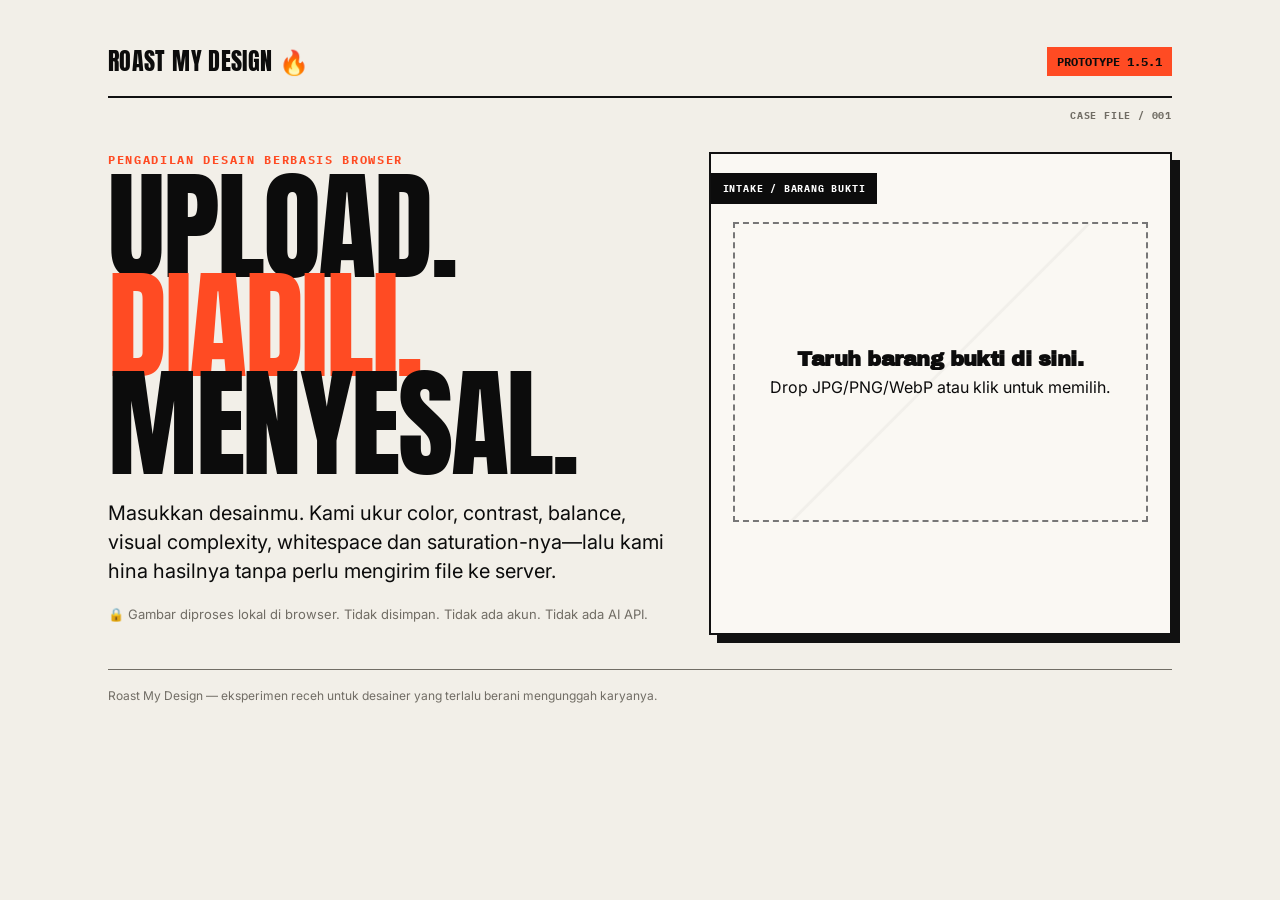
==== index.html @ fa57a051 "Add files via upload" ====
<!doctype html>
<html lang="id">
<head>
<meta charset="utf-8" />
<meta name="viewport" content="width=device-width,initial-scale=1" />
<title>Roast My Design — Prototype v1.5.1</title>
<link rel="preconnect" href="https://fonts.googleapis.com">
<link rel="preconnect" href="https://fonts.gstatic.com" crossorigin>
<link href="https://fonts.googleapis.com/css2?family=Anton&family=Archivo+Black&family=IBM+Plex+Mono:wght@500;600;700&family=Inter:wght@400;600;700;800;900&display=swap" rel="stylesheet">
<style>
:root{--bg:#f2efe8;--ink:#0c0c0c;--muted:#716d65;--line:#111;--hot:#ff4b23;--panel:#faf8f3;--display:'Anton','Arial Narrow',sans-serif;--headline:'Archivo Black','Arial Black',sans-serif;--mono:'IBM Plex Mono','SFMono-Regular',Consolas,monospace;--sans:'Inter',ui-sans-serif,system-ui,sans-serif}
*{box-sizing:border-box} body{margin:0;background:var(--bg);color:var(--ink);font-family:var(--sans)}
button,input,select{font:inherit} .wrap{max-width:1120px;margin:auto;padding:28px}.top{display:flex;justify-content:space-between;align-items:center;border-bottom:2px solid var(--line);padding-bottom:14px}.brand{font-family:var(--display);font-size:24px;letter-spacing:.015em;text-transform:uppercase}.badge{font:700 12px var(--mono);border:1px solid;padding:5px 8px}
.hero{display:grid;grid-template-columns:1.1fr .9fr;gap:34px;padding:54px 0 34px}.kicker{font:700 12px var(--mono);text-transform:uppercase;letter-spacing:.14em;color:var(--hot)}h1{font-family:var(--display);font-weight:400;font-size:clamp(58px,9.4vw,122px);line-height:.82;letter-spacing:-.02em;margin:10px 0 26px;max-width:850px;text-transform:uppercase}h1 span{color:var(--hot)}.lead{font-size:20px;line-height:1.45;max-width:590px}.privacy{color:var(--muted);font-size:13px;margin-top:14px}
.card{background:var(--panel);border:2px solid var(--line);box-shadow:8px 8px 0 var(--line);padding:22px}.textInput{width:100%;border:1.5px solid var(--line);background:#fff;padding:12px 13px;font:600 14px var(--mono);outline:none}.textInput:focus{box-shadow:0 0 0 3px var(--hot)}.fieldHint{font:600 10px/1.4 var(--mono);color:var(--muted);margin-top:6px}.categoryGrid{display:grid;grid-template-columns:1fr 1fr;gap:8px}.categoryGrid .chip{text-align:left;min-height:48px}.categoryInfo{margin-top:10px;padding:12px;border:1.5px solid var(--line);background:#ebe7de}.categoryInfo b{display:block;font:700 12px var(--mono);margin-bottom:5px}.categoryInfo span{font:600 11px/1.45 var(--mono);color:var(--muted)}.drop{min-height:300px;border:2px dashed #777;display:flex;align-items:center;justify-content:center;text-align:center;padding:24px;cursor:pointer;position:relative;overflow:hidden}.drop.drag{background:#fff}.drop img{max-width:100%;max-height:360px;display:none}.drop.has-image{border-style:solid;background:#fff}.drop:focus{outline:3px solid var(--hot);outline-offset:3px}.drop .hint strong{display:block;font-family:var(--headline);font-size:21px;letter-spacing:-.025em;margin-bottom:7px}.controls{display:none;margin-top:18px}.label{font-family:var(--headline);font-size:14px;letter-spacing:-.01em;margin:18px 0 8px}.chips{display:flex;gap:8px;flex-wrap:wrap}.confidenceReaction{display:none;margin-top:10px;border-left:4px solid var(--hot);padding:9px 11px;background:#ebe7de;font:700 12px/1.45 var(--mono);color:var(--ink)}.confidenceReaction.show{display:block}.chip{background:transparent;border:1.5px solid var(--line);padding:10px 13px;cursor:pointer}.chip.active{background:var(--ink);color:white}.cta{width:100%;margin-top:22px;background:var(--hot);border:2px solid var(--line);padding:15px 18px;font-family:var(--headline);font-weight:400;letter-spacing:-.02em;cursor:pointer;box-shadow:4px 4px 0 var(--line)}.cta:active{transform:translate(2px,2px);box-shadow:2px 2px 0 var(--line)}
#loading,#results{display:none}.loadingBox{border-top:2px solid;padding:42px 0}.loadingTitle{font-family:var(--headline);font-size:42px;letter-spacing:-.035em}.steps{font:700 14px var(--mono);line-height:2;color:var(--muted)}.steps .on{color:var(--ink)}
.results{border-top:2px solid;padding-top:36px}.resultGrid{display:grid;grid-template-columns:.9fr 1.1fr;gap:30px}.evidence img{width:100%;display:block;border:2px solid}.scorebox{border:2px solid;padding:25px;background:var(--panel)}.scorelabel{font:700 12px var(--mono);letter-spacing:.15em}.score{display:flex;align-items:flex-end;gap:10px;font-family:var(--display);font-size:116px;line-height:.82;font-weight:400;letter-spacing:-.02em;margin:16px 0 20px}.score small{font-family:var(--headline);font-size:22px;line-height:1;letter-spacing:-.025em;font-weight:400;margin-bottom:8px;white-space:nowrap}.severity{display:inline-block;background:var(--hot);padding:7px 10px;border:1.5px solid;font-family:var(--headline);font-weight:400;letter-spacing:-.02em}.primaryCharge{margin-top:12px;padding-top:11px;border-top:1px solid #aaa;font:700 11px var(--mono);letter-spacing:.04em;color:var(--muted)}.primaryCharge strong{color:var(--ink)}.designProfile{margin-top:10px;padding:10px 12px;border:1.5px solid var(--line);background:#ebe7de}.designProfile b{display:block;font:700 10px var(--mono);color:var(--muted);letter-spacing:.08em;margin-bottom:3px}.designProfile strong{display:block;font-family:var(--headline);font-size:19px;letter-spacing:-.025em}.designProfile span{display:block;font:600 10px/1.35 var(--mono);color:var(--muted);margin-top:3px}.caseAssessment{margin-top:10px;border-top:1px solid #aaa;padding-top:10px;display:grid;gap:6px}.caseAssessment div{display:grid;grid-template-columns:118px 1fr;gap:8px;font:700 10px/1.35 var(--mono)}.caseAssessment b{color:var(--muted);letter-spacing:.05em}.caseAssessment span{color:var(--ink)}.dnaTags{display:flex!important;flex-wrap:wrap;gap:5px!important}.dnaTags i{font-style:normal;border:1px solid #aaa;padding:3px 5px;background:var(--panel)}.scoreHelp{margin:14px 0 0;font:700 12px var(--mono);line-height:1.5;color:var(--muted)}.scoreHelp strong{color:var(--ink)}.verdict{font-family:var(--sans);font-size:25px;font-weight:600;letter-spacing:-.025em;line-height:1.18;margin:22px 0 0;max-width:42ch}
.forensics{margin-top:14px;border:1.5px solid var(--line);background:#ebe7de;padding:14px 16px}.forensics summary{cursor:pointer;list-style:none}.forensics summary::-webkit-details-marker{display:none}.forensics[open] .forensicGrid{margin-top:10px}.forensicsHead{display:flex;justify-content:space-between;gap:14px;align-items:baseline;margin-bottom:10px}.forensicsHead strong{font:700 12px var(--mono);letter-spacing:.08em}.forensicsHead span{font:600 10px var(--mono);color:var(--muted)}.forensicGrid{display:grid;grid-template-columns:repeat(5,1fr);gap:6px}.forensicCell{border:1px solid #aaa;background:var(--panel);padding:9px}.forensicCell b{display:block;font:700 10px var(--mono);color:var(--muted);margin-bottom:4px}.forensicCell span{font:700 15px var(--mono)}.forensicCell small{display:block;font:600 9px var(--mono);color:var(--muted);margin-top:3px;line-height:1.25}.ratingGuide{margin-top:26px;border:2px solid var(--line);background:var(--panel);padding:18px}.ratingGuide h3{margin:0 0 8px;font-size:14px;letter-spacing:.08em}.ratingGuide p{margin:0 0 13px;color:var(--muted);font-size:13px;line-height:1.45}.ratingScale{display:grid;grid-template-columns:repeat(5,1fr);gap:6px}.ratingScale span{border:1px solid var(--line);padding:8px;font:700 11px var(--mono);line-height:1.25}.metrics{margin-top:26px;border-top:2px solid}.metric{display:grid;grid-template-columns:170px 1fr;gap:18px;padding:22px 0;border-bottom:1px solid #aaa}.metric h3{margin:0;font-family:var(--headline);font-size:18px;letter-spacing:-.02em}.bar{height:12px;border:1.5px solid;margin:5px 0 10px}.fill{height:100%;background:var(--ink)}.roast{font-size:18px;line-height:1.4;margin:0}.num{font:700 12px var(--mono);color:var(--muted)}.actions{display:flex;gap:10px;flex-wrap:wrap;margin:28px 0 60px}.secondary{border:2px solid;background:transparent;padding:13px 17px;font-family:var(--headline);font-weight:400;cursor:pointer}.appeal{border:0;background:transparent;text-decoration:underline;cursor:pointer;color:var(--muted)}
footer{border-top:1px solid;padding:18px 0;color:var(--muted);font-size:12px}.modal{position:fixed;inset:0;background:#111c;display:none;align-items:center;justify-content:center;padding:20px}.modalIn{background:var(--bg);border:2px solid;max-width:520px;padding:28px;box-shadow:8px 8px 0 var(--hot)}.modalIn h2{font-family:var(--headline);font-size:42px;line-height:.95;margin:0 0 16px;letter-spacing:-.04em}
@media(max-width:780px){.hero,.resultGrid{grid-template-columns:1fr}.categoryGrid{grid-template-columns:1fr}.ratingScale{grid-template-columns:1fr 1fr}.forensicGrid{grid-template-columns:1fr 1fr}.hero{padding-top:35px}.metric{grid-template-columns:1fr}.score{font-size:90px}.wrap{padding:18px}}

/* v1.4 — interface visual system: forensic editorial, not generic form UI */
.top{position:relative;padding:15px 0 17px}.top:after{content:"CASE FILE / 001";position:absolute;right:0;bottom:-26px;font:700 10px var(--mono);letter-spacing:.08em;color:var(--muted)}
.badge{background:var(--hot);border:0;padding:7px 10px;color:var(--ink)}
.card{position:relative}.card:before{content:"INTAKE / BARANG BUKTI";display:inline-block;margin:-22px 0 18px -22px;padding:9px 12px;background:var(--ink);color:#fff;font:700 10px var(--mono);letter-spacing:.08em}
.drop{background:linear-gradient(135deg,transparent 0 49.6%,rgba(12,12,12,.035) 49.8% 50.2%,transparent 50.4% 100%);transition:.15s ease}.drop:hover{background-color:#fff}.drop.has-image{background:#fff}.drop.has-image:after{content:"EVIDENCE LOADED";position:absolute;right:12px;bottom:12px;background:var(--hot);padding:5px 7px;font:700 9px var(--mono);letter-spacing:.06em}
.label{display:flex;align-items:center;gap:8px}.label:before{content:"";width:18px;height:3px;background:var(--hot);display:block;flex:none}
.categoryInfo{position:relative;padding-left:18px}.categoryInfo:before{content:"";position:absolute;left:0;top:0;bottom:0;width:5px;background:var(--hot)}
.results>.kicker{display:inline-block;background:var(--hot);color:var(--ink);padding:7px 9px;letter-spacing:.08em;margin-bottom:14px}
.evidence{position:relative;border:2px solid var(--line);background:var(--panel);padding:10px}.evidence:before{content:"BARANG BUKTI";position:absolute;left:18px;top:18px;z-index:2;background:var(--ink);color:#fff;padding:7px 9px;font:700 10px var(--mono);letter-spacing:.06em}.evidence img{border:0;min-height:100%;object-fit:contain;background:#fff}
.scorebox{box-shadow:7px 7px 0 var(--ink);position:relative}.scorebox:after{content:"VISUAL CRIME REPORT";position:absolute;right:16px;top:15px;font:700 9px var(--mono);letter-spacing:.08em;color:var(--muted)}
.scorelabel{padding-top:18px}.severity{margin-top:2px}
.primaryCharge{border-top:2px solid var(--line)}
.designProfile{border-width:2px}.caseAssessment{border-top:2px solid var(--line)}
.ratingGuide{box-shadow:5px 5px 0 var(--ink)}
.metric{position:relative}.metric:before{content:"CHARGE";position:absolute;right:0;top:22px;font:700 9px var(--mono);letter-spacing:.08em;color:var(--muted)}
.actions{border-top:2px solid var(--line);padding-top:22px}.actions .cta{box-shadow:4px 4px 0 var(--ink)}


/* v1.5.1 — export behavior + share-card verdict fix */
.exportTools{display:flex;gap:10px;flex-wrap:wrap;align-items:center}.exportTools .secondary{background:var(--panel)}
.toast{position:fixed;left:50%;bottom:24px;transform:translate(-50%,20px);background:var(--ink);color:#fff;border:2px solid var(--hot);padding:11px 14px;font:700 11px var(--mono);letter-spacing:.03em;opacity:0;pointer-events:none;transition:.18s ease;z-index:30;max-width:min(92vw,560px);text-align:center}.toast.show{opacity:1;transform:translate(-50%,0)}
@media(max-width:780px){
 body{overflow-x:hidden}.wrap{padding:14px}.top{padding-top:8px}.brand{font-size:20px}.badge{font-size:10px}.top:after{bottom:-22px;font-size:8px}
 .hero{padding:40px 0 28px;gap:24px}.hero h1{font-size:clamp(58px,22vw,88px);margin-bottom:20px}.lead{font-size:17px}.privacy{line-height:1.45}
 .card{padding:16px;box-shadow:4px 4px 0 var(--line)}.card:before{margin:-16px 0 14px -16px}.drop{min-height:220px;padding:16px}.drop img{max-height:300px}
 .categoryGrid{grid-template-columns:1fr 1fr}.categoryGrid .chip{min-height:52px;padding:9px;font-size:13px}.chip{min-height:44px}.textInput{min-height:46px}
 .loadingTitle{font-size:32px}.results{padding-top:26px}.resultGrid{gap:16px}.evidence{padding:7px}.scorebox{padding:18px;box-shadow:4px 4px 0 var(--ink)}.scorebox:after{display:none}.scorelabel{padding-top:0}.score{font-size:82px;margin:13px 0 17px}.score small{font-size:18px}.severity{font-size:14px}
 .caseAssessment div{grid-template-columns:1fr;gap:3px}.designProfile strong{font-size:17px}.scoreHelp{font-size:11px}.verdict{font-size:21px;line-height:1.28;max-width:none}
 .ratingGuide{padding:14px;box-shadow:3px 3px 0 var(--ink)}.ratingScale{grid-template-columns:1fr 1fr}.forensics{padding:12px}.forensicsHead{align-items:flex-start;flex-direction:column;gap:3px}.forensicGrid{grid-template-columns:1fr 1fr}
 .metric{padding:18px 0;gap:10px}.metric:before{top:18px}.metric h3{font-size:17px}.roast{font-size:16px}.actions{display:grid;grid-template-columns:1fr 1fr;gap:9px;padding-top:18px;margin-bottom:42px}.actions .cta{grid-column:1/-1;width:100%!important}.actions .secondary{width:100%;min-height:48px;padding:11px 10px;font-size:13px}.actions .appeal{grid-column:1/-1;min-height:44px}.exportTools{display:contents}
}
@media(max-width:430px){.categoryGrid{grid-template-columns:1fr}.ratingScale{grid-template-columns:1fr}.score{font-size:74px}.forensicGrid{grid-template-columns:1fr}.actions{grid-template-columns:1fr}.actions .cta,.actions .appeal{grid-column:1}.hero h1{font-size:60px}}

</style>
</head>
<body>
<div class="wrap">
<header class="top"><div class="brand">ROAST MY DESIGN 🔥</div><div class="badge">PROTOTYPE 1.5.1</div></header>
<section id="main" class="hero">
<div><div class="kicker">Pengadilan desain berbasis browser</div><h1>Upload.<br><span>Diadili.</span><br>Menyesal.</h1><p class="lead">Masukkan desainmu. Kami ukur color, contrast, balance, visual complexity, whitespace dan saturation-nya—lalu kami hina hasilnya tanpa perlu mengirim file ke server.</p><p class="privacy">🔒 Gambar diproses lokal di browser. Tidak disimpan. Tidak ada akun. Tidak ada AI API.</p></div>
<div class="card">
<input id="file" type="file" accept="image/png,image/jpeg,image/webp" hidden><div class="drop" id="drop" role="button" tabindex="0" aria-label="Pilih gambar desain"><div class="hint" id="hint"><strong>Taruh barang bukti di sini.</strong><span>Drop JPG/PNG/WebP atau klik untuk memilih.</span></div><img id="preview" alt="Preview desain"></div>
<div class="controls" id="controls">
<div class="label">Nama desainer <span style="font:600 10px var(--mono);color:var(--muted)">(opsional)</span></div>
<input class="textInput" id="designerName" maxlength="28" placeholder="Siapa yang mau dipermalukan?">
<div class="fieldHint">Nama hanya dipakai di report/share card. Kosongkan kalau ingin anonim.</div>
<div class="label">Ini apaan?</div>
<div class="chips categoryGrid" data-group="type">
<button class="chip active" data-v="identity">Visual Identity</button><button class="chip" data-v="marketing">Marketing & Ads</button>
<button class="chip" data-v="social">Social Media</button><button class="chip" data-v="editorial">Editorial & Publication</button>
<button class="chip" data-v="packaging">Packaging</button><button class="chip" data-v="digital">UI / Digital Product</button>
<button class="chip" data-v="illustration">Illustration</button><button class="chip" data-v="typography">Typography</button>
<button class="chip" data-v="information">Information Design</button><button class="chip" data-v="presentation">Presentation</button>
<button class="chip" data-v="environmental">Environmental / Spatial</button><button class="chip" data-v="other">Lainnya / Entahlah</button>
</div>
<div class="categoryInfo" id="categoryInfo"></div>
<div class="label">Seberapa pede?</div><div class="chips" data-group="confidence"><button class="chip" data-v="bangga">Bangga dong</button><button class="chip active" data-v="lumayan">Lumayan lah</button><button class="chip" data-v="ragu">Agak ragu</button><button class="chip" data-v="klien">Klien yang nyuruh</button></div><div class="confidenceReaction" id="confidenceReaction" aria-live="polite"></div><button class="cta" id="judge">🔥 HAKIMI SAYA</button></div>
</div></section>
<section id="loading" class="loadingBox"><div class="loadingTitle">Menganalisis barang bukti…</div><div class="steps" id="steps"></div></section>
<section id="results" class="results"><div class="kicker">Laporan forensik visual</div><div class="resultGrid"><div class="evidence"><img id="resultImg" alt="Barang bukti"></div><div class="scorebox"><div class="scorelabel">DESIGN CRIME SCORE</div><div class="score"><span id="overall">00</span><small>/100</small></div><div class="severity" id="severity">KASUS BERAT</div><div class="primaryCharge" id="primaryCharge"></div><div class="designProfile" id="designProfile"></div><div class="caseAssessment" id="caseAssessment"></div><div class="scoreHelp"><strong>↑ SEMAKIN TINGGI = SEMAKIN BERMASALAH.</strong><br>Ini crime score, bukan nilai kualitas. 100 bukan A+. Itu surat panggilan.</div><p class="verdict" id="verdict"></p></div></div><div class="ratingGuide"><h3>CARA BACA SKOR</h3><p>Overall score bersifat linear: makin besar, makin berat dakwaannya. Metric di bawah menunjukkan intensitas karakter visual; khusus <b>CONTRAST</b> dan <b>SATURATION LEVEL</b>, terlalu rendah maupun terlalu tinggi sama-sama bisa kena roast.</p><div class="ratingScale"><span>0–30<br>AMAN / MEMBOSANKAN</span><span>31–55<br>MULAI MENCURIGAKAN</span><span>56–78<br>PERLU PENGACARA</span><span>79–88<br>KASUS BERAT</span><span>89–100<br>TKP DISEGEL</span></div></div><details class="forensics" id="forensics"><summary class="forensicsHead"><strong>DATA FORENSIK ENGINE</strong><span>buka kalau mau mengintip cara hakim bekerja</span></summary><div class="forensicGrid" id="forensicGrid"></div></details><div class="metrics" id="metrics"></div><div class="actions"><button class="cta" style="width:auto;margin:0" id="share">BAGIKAN DOSA SAYA</button><div class="exportTools"><button class="secondary" id="storyShare">STORY 9:16</button><button class="secondary" id="copyCaption">COPY CAPTION</button></div><button class="secondary" id="again">ROAST LAGI</button><button class="appeal" id="appeal">Saya tidak terima hasilnya</button></div></section>
<footer>Roast My Design — eksperimen receh untuk desainer yang terlalu berani mengunggah karyanya.</footer>
</div>
<div class="modal" id="modal"><div class="modalIn"><div class="kicker">Banding</div><h2>Keberatan ditolak.</h2><p>Desain tidak otomatis membaik hanya karena desainernya tersinggung. Kami sudah cek. Ego juga bukan metric desain.</p><button class="cta" id="closeModal">YA UDAH 😭</button></div></div>
<div class="toast" id="toast" role="status" aria-live="polite"></div><canvas id="work" hidden></canvas><canvas id="shareCanvas" width="1080" height="1350" hidden></canvas><canvas id="storyCanvas" width="1080" height="1920" hidden></canvas>
<script>
const $=s=>document.querySelector(s), $$=s=>[...document.querySelectorAll(s)];
let state={type:'identity',confidence:'lumayan',designer:'',dataUrl:null,metrics:null};
const clamp=(v,min=0,max=100)=>Math.max(min,Math.min(max,v));
const esc=s=>String(s).replace(/[&<>"']/g,ch=>({'&':'&amp;','<':'&lt;','>':'&gt;','"':'&quot;',"'":'&#39;'}[ch]));
const drop=$('#drop'),file=$('#file'),preview=$('#preview');
function openPicker(){file.value='';file.click()}
drop.addEventListener('click',openPicker);
drop.addEventListener('keydown',e=>{if(e.key==='Enter'||e.key===' '){e.preventDefault();openPicker()}});
drop.addEventListener('dragover',e=>{e.preventDefault();e.stopPropagation();drop.classList.add('drag')});
drop.addEventListener('dragleave',e=>{e.preventDefault();drop.classList.remove('drag')});
drop.addEventListener('drop',e=>{e.preventDefault();e.stopPropagation();drop.classList.remove('drag');const f=e.dataTransfer&&e.dataTransfer.files?e.dataTransfer.files[0]:null;loadFile(f)});
file.addEventListener('change',()=>loadFile(file.files&&file.files[0]));
function loadFile(f){
 if(!f)return;
 if(f.size>25*1024*1024){alert('File terlalu besar untuk prototype ini. Maksimal 25 MB supaya browser tidak ikut di-roast.');return}
 if(!/^image\/(png|jpeg|webp)$/i.test(f.type)){alert('Format belum didukung. Pakai JPG, PNG, atau WebP ya.');return}
 const r=new FileReader();
 r.onerror=()=>alert('File-nya gagal dibaca. Coba gambar lain.');
 r.onload=()=>{
   const test=new Image();
   test.onload=()=>{state.dataUrl=r.result;preview.src=r.result;preview.style.display='block';$('#hint').style.display='none';$('#controls').style.display='block';drop.classList.add('has-image')};
   test.onerror=()=>alert('Gambar gagal dibuka. Coba export ulang sebagai JPG/PNG/WebP.');
   test.src=r.result;
 };
 r.readAsDataURL(f);
}
const categories={
 identity:{label:'VISUAL IDENTITY',examples:'Logo • Logotype • Brand Mark • Monogram • Business Card • Stationery • Brand Guidelines • Brand System'},
 marketing:{label:'MARKETING & ADS',examples:'Poster • Flyer • Brochure • Banner • Billboard • Campaign Visual • Promo Graphic'},
 social:{label:'SOCIAL MEDIA',examples:'Instagram Post • Story • Carousel • Thumbnail • YouTube Cover • Social Campaign'},
 editorial:{label:'EDITORIAL & PUBLICATION',examples:'Book Cover • Magazine • Newspaper • Annual Report • Catalog • Ebook • Zine'},
 packaging:{label:'PACKAGING',examples:'Box • Bottle Label • Pouch • Can • Food Packaging • Cosmetic Packaging • Product Label'},
 digital:{label:'UI / DIGITAL PRODUCT',examples:'Website • Landing Page • Mobile App • Dashboard • SaaS • Interface • Web App'},
 illustration:{label:'ILLUSTRATION',examples:'Editorial Illustration • Character • Mascot • Vector Art • Digital Painting • Sticker • Artwork'},
 typography:{label:'TYPOGRAPHY',examples:'Type Specimen • Lettering • Poster Typography • Experimental Type • Font Presentation • Logotype'},
 information:{label:'INFORMATION DESIGN',examples:'Infographic • Data Visualization • Diagram • Map • Chart • Report Graphic'},
 presentation:{label:'PRESENTATION',examples:'Pitch Deck • Company Profile • Proposal • Slide Presentation • Portfolio'},
 environmental:{label:'ENVIRONMENTAL / SPATIAL',examples:'Signage • Wayfinding • Exhibition • Event Graphic • Retail Graphic • Interior Branding'},
 other:{label:'LAINNYA / ENTAHLAH',examples:'Kalau kamu sendiri bingung ini kategori apa, kami tetap bisa menemukan masalahnya.'}
};
function updateCategoryInfo(){const c=categories[state.type]||categories.other;const el=$('#categoryInfo');if(el)el.innerHTML=`<b>${c.label}</b><span>${c.examples}</span>`}
const confidenceImmediate={
 bangga:['Oh, bangga? Bagus. Bukti tambahan sudah kami catat.','Pede sekali. Kami suka terdakwa yang mempermudah penyidikan.','Kepercayaan diri diterima. Kompetensi masih diperiksa.','Bangga boleh. Nanti data yang memutuskan apakah itu keberanian atau delusi.'],
 lumayan:['“Lumayan” — bunker favorit desainer menjelang deadline.','Lumayan itu bukan pujian. Itu cara sopan untuk berhenti melihat terlalu lama.','Jawaban aman. Biasanya desainnya juga bersembunyi di zona aman.','“Lumayan lah.” Kalimat terakhir sebelum file FINAL_v7_FIX_BENERAN.ai dibuat.'],
 ragu:['Nah. Insting bertahan hidupmu ternyata masih berfungsi.','Keraguan dicatat. Akhirnya ada satu keputusan yang terasa sehat.','Bagus. Inner critic-mu belum sepenuhnya mati.','Agak ragu? Santai. Sebentar lagi kami bantu jadi sangat ragu.'],
 klien:['Alibi dicatat. Belum tentu dipercaya.','Klien yang nyuruh. Tentu. Creative Cloud mendengar alasan ini tiap hari.','Baik. Nama klien kami tulis di berkas. Namamu tetap belum dicoret.','Perintah klien bukan surat bebas dari kejahatan visual.']
};
function showConfidenceReaction(v){const el=$('#confidenceReaction');if(!el)return;el.textContent=pick(confidenceImmediate[v]||[], 'immediate-'+v);el.classList.add('show')}
$$('.chips').forEach(g=>g.onclick=e=>{if(!e.target.classList.contains('chip'))return;g.querySelectorAll('.chip').forEach(x=>x.classList.remove('active'));e.target.classList.add('active');state[g.dataset.group]=e.target.dataset.v;if(g.dataset.group==='confidence')showConfidenceReaction(state.confidence);if(g.dataset.group==='type')updateCategoryInfo()});updateCategoryInfo();$('#designerName').addEventListener('input',e=>state.designer=e.target.value.trim().slice(0,28));
$('#judge').onclick=async()=>{if(!state.dataUrl)return;$('#main').style.display='none';$('#loading').style.display='block';const lines=['✓ Menghitung kerusuhan warna','✓ Memeriksa apakah contrast masih hidup','✓ Mencari pihak yang kerja rodi di layout','✓ Mengukur visual complexity','✓ Mencari whitespace yang kabur','✓ Mengukur tekanan saturation','✓ Membandingkan symmetry kiri-kanan','✓ Mencari focal point yang kabur','✓ Memeriksa edge congestion','✓ Membaca mood terang/gelap','✓ Menyiapkan dakwaan'];$('#steps').innerHTML='';for(const l of lines){await wait(250);$('#steps').innerHTML+=`<div class="on">${l}</div>`}state.metrics=analyze(preview);await wait(350);renderResults()};
function wait(ms){return new Promise(r=>setTimeout(r,ms))}
function analyze(img){
 const c=$('#work'),ctx=c.getContext('2d',{willReadFrequently:true});
 const max=260,scale=Math.min(max/img.naturalWidth,max/img.naturalHeight,1);
 c.width=Math.max(1,Math.round(img.naturalWidth*scale));c.height=Math.max(1,Math.round(img.naturalHeight*scale));
 // Transparent pixels are empty canvas, not black ink. Composite on white so PNG logos/lettering are not falsely read as dark/complex.
 ctx.fillStyle='#fff';ctx.fillRect(0,0,c.width,c.height);ctx.drawImage(img,0,0,c.width,c.height);
 const d=ctx.getImageData(0,0,c.width,c.height).data;
 let lum=[],sat=[],bins=new Map(),left=0,right=0,top=0,bottom=0,total=0,dark=0,light=0;
 const masses=[];
 for(let y=0;y<c.height;y++){
   for(let x=0;x<c.width;x++){
     const i=(y*c.width+x)*4,r=d[i],g=d[i+1],b=d[i+2],mx=Math.max(r,g,b),mn=Math.min(r,g,b);
     const l=.2126*r+.7152*g+.0722*b,ss=mx?((mx-mn)/mx):0;
     lum.push(l);sat.push(ss); if(l<72)dark++; if(l>205)light++;
     const q=`${r>>5}-${g>>5}-${b>>5}`;bins.set(q,(bins.get(q)||0)+1);
     const mass=Math.abs(l-245)+ss*42; masses.push(mass); if(x<c.width/2)left+=mass;else right+=mass;if(y<c.height/2)top+=mass;else bottom+=mass;total+=mass;
   }
 }
 const px=c.width*c.height,mean=lum.reduce((a,b)=>a+b,0)/lum.length,variance=lum.reduce((a,b)=>a+(b-mean)**2,0)/lum.length,std=Math.sqrt(variance),avgSat=sat.reduce((a,b)=>a+b,0)/sat.length;
 // Gradient pass: horizontal + vertical transitions. This is less biased than the old diagonal-only complexity check.
 let edgeAll=0,edgeBorder=0,localDiff=0,neighborN=0;
 for(let y=0;y<c.height;y++){for(let x=0;x<c.width;x++){
   const here=lum[y*c.width+x];let gsum=0,gn=0,gmax=0;
   if(x>0){const df=Math.abs(here-lum[y*c.width+x-1]);gsum+=df;gn++;gmax=Math.max(gmax,df)}
   if(y>0){const df=Math.abs(here-lum[(y-1)*c.width+x]);gsum+=df;gn++;gmax=Math.max(gmax,df)}
   localDiff+=gsum;neighborN+=gn;
   if(gmax>36){edgeAll++;if(x<c.width*.1||x>=c.width*.9||y<c.height*.1||y>=c.height*.9)edgeBorder++;}
 }}
 const contrast=clamp(Math.round(std/72*100));
 const complexity=clamp(Math.round(edgeAll/px*285));
 // Ignore microscopic anti-alias/noise bins: only colors occupying a meaningful fraction count toward palette chaos.
 const meaningfulBins=[...bins.values()].filter(n=>n>=Math.max(2,px*.0015));
 const effectiveColors=meaningfulBins.length;
 const colorChaos=clamp(Math.round((effectiveColors/95)*58+avgSat*42));
 const hImbalance=Math.abs(left-right)/(total||1),vImbalance=Math.abs(top-bottom)/(total||1);
 const balance=clamp(Math.round(Math.hypot(hImbalance,vImbalance)*165));
 const saturation=clamp(Math.round(avgSat*115));
 const brightness=Math.round(mean/255*100),darkDominance=Math.round(dark/px*100),lightDominance=Math.round(light/px*100);
 const localContrast=clamp(Math.round((localDiff/(neighborN||1))/38*100));
 const edgeCongestion=edgeAll?clamp(Math.round((edgeBorder/edgeAll)*165)):0;
 const maxBin=Math.max(...bins.values()),colorDominance=Math.round(maxBin/px*100);
 // Mirror similarity: 100 = near-symmetrical luminance distribution.
 let mirrorDiff=0,mirrorN=0;
 for(let y=0;y<c.height;y+=2){for(let x=0;x<Math.floor(c.width/2);x+=2){const a=lum[y*c.width+x],b=lum[y*c.width+(c.width-1-x)];mirrorDiff+=Math.abs(a-b);mirrorN++;}}
 const symmetry=Math.max(0,Math.min(100,Math.round(100-(mirrorDiff/(mirrorN||1))/128*100)));
 // Focal concentration: how much visual mass lives in the hottest 20% of coarse cells.
 const gx=5,gy=5,cells=[];
 for(let yy=0;yy<gy;yy++){for(let xx=0;xx<gx;xx++){let sum=0,n=0;const x0=Math.floor(xx*c.width/gx),x1=Math.floor((xx+1)*c.width/gx),y0=Math.floor(yy*c.height/gy),y1=Math.floor((yy+1)*c.height/gy);for(let y=y0;y<y1;y+=2){for(let x=x0;x<x1;x+=2){sum+=masses[y*c.width+x];n++;}}cells.push(sum/(n||1));}}
 const sorted=[...cells].sort((a,b)=>b-a),focalConcentration=Math.min(100,Math.round((sorted.slice(0,5).reduce((a,b)=>a+b,0)/(cells.reduce((a,b)=>a+b,0)||1))*220));
 // Spatial density spread: high means some zones are much denser than others.
 const cmean=cells.reduce((a,b)=>a+b,0)/cells.length,cstd=Math.sqrt(cells.reduce((a,b)=>a+(b-cmean)**2,0)/cells.length),densitySpread=Math.min(100,Math.round(cstd/(cmean||1)*115));
 // Approximate whitespace as visually quiet blocks, regardless of whether background is white.
 const bs=Math.max(6,Math.round(Math.min(c.width,c.height)/18));let quiet=0,blocks=0;
 for(let by=0;by<c.height;by+=bs){for(let bx=0;bx<c.width;bx+=bs){let vals=[],ssv=[];for(let yy=by;yy<Math.min(by+bs,c.height);yy+=2){for(let xx=bx;xx<Math.min(bx+bs,c.width);xx+=2){let i=(yy*c.width+xx)*4,r=d[i],g=d[i+1],b=d[i+2],mx=Math.max(r,g,b),mn=Math.min(r,g,b);vals.push(.2126*r+.7152*g+.0722*b);ssv.push(mx?((mx-mn)/mx):0)}}let av=vals.reduce((a,b)=>a+b,0)/(vals.length||1),vv=vals.reduce((a,b)=>a+(b-av)**2,0)/(vals.length||1),sv=Math.sqrt(vv);let sr=Math.max(...ssv)-Math.min(...ssv);if(sv<11&&sr<.16)quiet++;blocks++;}}
 const whitespacePct=quiet/(blocks||1)*100,whitespaceCrime=Math.max(0,Math.min(100,Math.round(100-whitespacePct*1.15)));
 const contrastPenalty=clamp(Math.round(Math.abs(contrast-60)*1.65)),satPenalty=clamp(Math.round(Math.abs(saturation-48)*1.25));
 const partial={colorChaos,contrast,balance,complexity,whitespaceCrime,saturation,whitespacePct:Math.round(whitespacePct),contrastPenalty,satPenalty,brightness,darkDominance,lightDominance,symmetry,focalConcentration,edgeCongestion,localContrast,colorDominance,densitySpread};
 const rawWeights={identity:[.16,.14,.18,.13,.24,.15],marketing:[.20,.15,.16,.21,.18,.10],social:[.21,.15,.14,.21,.18,.11],editorial:[.14,.16,.13,.19,.29,.09],packaging:[.22,.12,.14,.20,.18,.14],digital:[.12,.22,.14,.16,.29,.07],illustration:[.18,.10,.10,.22,.25,.15],typography:[.15,.18,.13,.19,.27,.08],information:[.13,.22,.12,.19,.27,.07],presentation:[.12,.21,.13,.18,.29,.07],environmental:[.17,.18,.16,.18,.22,.09],other:[.19,.14,.17,.21,.19,.10]}[state.type]||[.19,.14,.17,.21,.19,.10];
 // Defensive normalization prevents a category from accidentally getting a lower/higher score just because its weights do not total 1.
 const wsum=rawWeights.reduce((a,b)=>a+b,0)||1,weights=rawWeights.map(v=>v/wsum);
 const risks=contextualRiskValues(partial);
 let overall=Math.round(risks.colorChaos*weights[0]+risks.contrast*weights[1]+risks.balance*weights[2]+risks.complexity*weights[3]+risks.whitespaceCrime*weights[4]+risks.saturation*weights[5]);
 // Hidden heuristics may nudge a verdict, never dominate it.
 let hiddenPenalty=0;if(edgeCongestion>72)hiddenPenalty+=3;if(focalConcentration<32&&complexity>55)hiddenPenalty+=3;if(localContrast<22&&complexity>45)hiddenPenalty+=2;if(state.type==='identity'&&complexity>70)hiddenPenalty+=4;if(state.type==='digital'&&edgeCongestion>62)hiddenPenalty+=3;if(state.type==='information'&&localContrast<28)hiddenPenalty+=3;if(state.type==='presentation'&&whitespaceCrime>72)hiddenPenalty+=3;if(state.type==='illustration')hiddenPenalty=Math.max(0,hiddenPenalty-2);
 const adj={identity:1,marketing:0,social:1,editorial:0,packaging:1,digital:1,illustration:0,typography:1,information:1,presentation:1,environmental:1,other:3}[state.type]||0;overall=clamp(overall+adj+hiddenPenalty);
 return {...partial,overall}
}
const roastLib={
colorChaos:[
 {max:22,lines:['Paletnya terlalu sopan. Kayak desainer magang yang takut buka color picker.','Warna sedikit sekali. Printer kantor bahkan tidak merasa tertantang.','Ini color palette atau bukti kamu sudah menyerah sebelum mulai?','Monokrom boleh. Tapi ini kelihatannya lebih seperti kehabisan keputusan.','Warnanya aman sekali sampai risiko kreatif minta pindah divisi.','Palet ini begitu takut salah sampai akhirnya tidak berani punya pendapat.','Color decision-nya seperti rapat komite: semua setuju, tidak ada hasil.','Kalau warna ini punya kepribadian, statusnya masih draft.']},
 {max:45,lines:['Paletnya masih waras. Sayang personality-nya ikut cuti.','Warna-warnanya akur, mungkin karena semuanya sepakat untuk tidak menonjol.','Tidak jelek. Cuma punya energi template presentasi internal.','Color palette ini punya denyut nadi, tapi lemah.','Aman, bersih, dan hampir tidak meninggalkan kesan apa pun. Prestasi juga.','Warna-warnanya sopan sekali. Terlalu sopan. Sampai brand recall pun sungkan masuk.','Paletnya rapi, tapi auranya seperti template “minimal modern” hasil pencarian pertama.','Tidak berisik, tidak salah, tidak menarik. Triple kill.']},
 {max:70,lines:['Warnanya mulai ribut. Belum tawuran, tapi satpam sudah dipanggil.','Beberapa warna kelihatannya baru kenal lima menit lalu lalu dipaksa satu frame.','Paletnya punya chemistry. Sayangnya chemistry praktikum gagal.','Ada arah warna. Arahnya ke mana, itu perkara lain.','Warnanya cukup ramai untuk bikin brand guideline pura-pura tidak kenal.','Color harmony-nya seperti band yang baru ketemu di parkiran sebelum manggung.','Ada warna utama, warna pendukung, dan beberapa warna yang tampaknya nyasar.','Palette ini bukan eklektik. Ini grup WA tanpa admin.']},
 {max:101,lines:['Semua warna diundang. Tidak satu pun disuruh pulang.','RGB melihat ini lalu mengajukan cuti panjang.','Color palette-mu seperti grup keluarga: terlalu banyak suara dan tidak ada moderator.','Saturasinya sudah bukan tinggi. Ini keadaan darurat nasional.','Kalau tujuanmu membuat mata pengguna menyerah, selamat. Objective tercapai.','Warna-warna ini tidak harmonis. Mereka cuma kebetulan terjebak dalam file yang sama.','Ini bukan color system. Ini kerusuhan visual dengan izin edar.','Color picker-mu sepertinya punya tombol “pilih semua”.','Pantone tidak bertanggung jawab atas kejadian ini.','Setiap warna ingin jadi protagonis. Hasilnya sinetron ensemble tanpa sutradara.','Kalau pelangi lihat ini, dia akan minta namanya tidak dicatut.']}
],
contrast:[
 {max:22,lines:['Contrast-nya selembut janji revisi terakhir. Tidak ada yang benar-benar terlihat.','Heading dan background sedang LDR walau tinggal serumah.','Mata perlu surat tugas khusus untuk menemukan focal point.','Kontrasnya hilang. Terakhir terlihat sebelum kamu menurunkan opacity semuanya.','Ini desain atau tes mata terselubung?','Hierarki visualnya seperti rapat tanpa pimpinan: semua bicara, tidak ada yang didengar.','Contrast segini membuat accessibility checker ikut menghela napas.','Teksnya ada. Terbaca? Itu urusan iman.','Kalau user harus menyipitkan mata, itu bukan engagement.']},
 {max:45,lines:['Contrast ada, tapi cuma hadir secara administratif.','Lumayan terbaca. Tidak berarti layak dikenang.','Focal point muncul malu-malu seperti tidak yakin dibayar lembur.','Kontrasnya setengah hati. Sama seperti keputusan font kedua itu.','Masih bisa dibaca, kalau pengguna punya waktu dan niat baik.','Kontrasnya hadir, tapi aura “nanti aja dibenerin” masih kental.','Readable, tapi seperti keputusan yang diambil lima menit sebelum export.','Focal point-nya ada. Cuma malu mengaku.']},
 {max:72,lines:['Contrast cukup sehat. Sayang desain tidak otomatis ikut sehat.','Ada hierarki. Akhirnya seseorang mengambil tanggung jawab.','Kontrasnya bekerja. Jangan senang dulu, departemen lain masih diperiksa.','Bagian ini lolos. Kami juga kecewa tidak bisa menghina lebih banyak.','Readable. Revolutionary? Jangan halu.','Contrast-nya benar. Selamat atas keberhasilan melewati standar paling dasar.','Bagian ini bekerja. Mohon jangan jadikan itu materi keynote.','Akhirnya ada yang menjalankan jobdesk.']},
 {max:101,lines:['Contrast-nya teriak begitu keras sampai hierarchy visual ikut minggir.','Hitam-putihnya seperti sedang berantem soal warisan.','Focal point-nya tidak mengundang perhatian. Dia menyandera perhatian.','Kontras setinggi ini cocok untuk poster konser, bukan untuk semua elemen sekaligus, Ferguso.','Mata tidak diarahkan. Mata ditodong.','Ini hierarchy visual versi debt collector. Semua harus lihat sekarang juga.','Contrast-nya bukan mengarahkan mata, tapi menarik kerah baju user.','Semua elemen pakai toa. Tidak ada yang pakai otak.','Visual priority-mu seperti rebutan mic karaoke.']}
],
balance:[
 {max:18,lines:['Layout terlalu seimbang. Sampai keberaniannya ikut rata tengah.','Simetris, rapi, aman. Personality ditemukan dalam kondisi mengenaskan.','Balance sempurna. Risiko kreatif: nol koma sekian.','Semua tertata baik. Seperti brosur bank sebelum jam makan siang.','Layout-nya disiplin. Sayangnya karisma tidak termasuk SOP.','Grid-nya patuh. Imajinasi tampaknya sedang WFH.','Komposisinya begitu aman sampai asuransi pun bosan menanggungnya.','Balanced sekali. Nyaris seperti kamu takut satu pixel keluar barisan.']},
 {max:42,lines:['Balance masih aman, walau ada elemen yang mulai pura-pura sibuk.','Distribusi visual cukup masuk akal. Sebuah pencapaian dasar yang mengejutkan.','Tidak timpang, cuma agak seperti layout yang takut salah.','Kiri-kanan masih komunikasi. Belum saling blokir.','Balance-nya oke. Jangan jadikan ini alasan untuk pede berlebihan.','Visual weight-nya lumayan sehat. Sayang keputusan lain belum tentu.','Tidak berat sebelah. Cuma belum punya alasan kuat untuk diingat.','Komposisinya tidak jatuh. Itu saja dulu prestasinya.']},
 {max:68,lines:['Satu sisi mulai kerja lembur, sisi lain sibuk terlihat cantik.','Visual weight-nya seperti kerja kelompok: dua orang kerja, tiga orang titip nama.','Komposisinya mulai miring secara emosional.','Ada sisi yang jelas-jelas menjadi tulang punggung keluarga ini.','Alignment mungkin masih hidup, tapi sudah tidak mau diwawancarai.','Satu sisi mulai menanggung cicilan layout sendirian.','Visual balance-nya seperti meja berkaki tiga: berdiri, tapi bikin cemas.','Komposisi ini kelihatan sedang menunggu satu elemen datang menyelamatkan keadaan.']},
 {max:101,lines:['Sebelah layout kerja rodi. Sebelah lainnya cuma numpang nama.','Komposisi ini berat sebelah sampai butuh pengacara perceraian.','Visual weight-nya seperti membawa galon pakai satu tangan.','Alignment ditemukan pingsan di luar artboard.','Ini bukan asymmetry yang berani. Ini furnitur geser sendiri saat gempa.','Satu sisi desain sudah resign secara mental.','Kalau keseimbangan adalah tujuan, kamu menembaknya dari jarak dekat.','Layout ini berat sebelah sampai gravitasi ikut punya opini.','Sisi kosongnya healing, sisi padatnya kerja rodi.','Ini bukan dynamic composition. Ini pembagian warisan yang gagal mediasi.']}
],
complexity:[
 {max:18,lines:['Minimalis atau belum selesai? Tim forensik belum sepakat.','Elemen sedikit sekali sampai artboard terdengar bergema.','Desainnya bersih. Sangat bersih. Mencurigakan bersih.','Ini minimalism atau kamu lupa mengaktifkan tiga layer?','Visual complexity rendah. Ambisinya ikut tersangka.','Less is more. Ini sudah mendekati less is missing.','Minimalism bukan alasan untuk meninggalkan artboard sendirian di rumah.','Ruang kosongnya punya lebih banyak screen time daripada idenya.','Desain ini sangat sunyi sampai konsepnya terdengar batuk.']},
 {max:40,lines:['Cukup sederhana. Tidak bikin pusing, juga belum tentu bikin ingat.','Visualnya tenang. Mungkin terlalu tenang untuk sesuatu yang ingin dilihat orang.','Masih punya napas. Bagus. Jangan langsung merasa jadi Dieter Rams.','Kompleksitasnya terkendali. Ego desainer mohon ikut dikendalikan.','Rapi, ringan, dan sedikit beraroma template premium gratisan.','Clean, iya. Distinctive? Jangan bikin kami kerja terlalu keras mencari.','Visualnya tenang seperti waiting room klinik gigi.','Sederhana itu elegan. Ini masih antre menuju elegan.']},
 {max:68,lines:['Cukup ramai untuk bikin mata punya pekerjaan sampingan.','Ada banyak hal terjadi. Tidak semuanya perlu terjadi.','Visual hierarchy sedang berusaha mengatur lalu lintas tanpa peluit.','Desainnya sibuk. Semoga invoice-mu setara dengan penderitaan mata kami.','Banyak detail, sedikit alasan. Tradisi lama dunia desain.','Mata masih bisa pulang sendiri, tapi Google Maps mulai dibutuhkan.','Detailnya mulai berkembang biak tanpa izin.','Hierarchy sedang mencoba jadi satpam di konser gratis.','Ada banyak informasi. Sayangnya beberapa tidak punya alasan untuk hidup.']},
 {max:101,lines:['Mata masuk ke desain ini dan sampai sekarang belum ditemukan.','Ini bukan visual complexity. Ini open world game tanpa minimap.','Terlalu banyak detail sampai focal point menyerah dan buka warung.','Artboard-mu kelihatannya alergi terhadap ruang kosong.','Setiap elemen berteriak “LIHAT AKU”, hasilnya tidak ada yang kami dengar.','Desain ini punya lebih banyak subplot daripada sinetron 700 episode.','Kalau semua penting, berarti tidak ada yang penting. Selamat datang di neraka hierarchy.','Mata butuh cuti tahunan setelah tiga detik di sini.','Layer panel-mu pasti terlihat seperti silsilah kerajaan.','Desain ini tidak punya focal point. Ia punya kerumunan massa.','Zoom out tidak menyelesaikan masalah. Cuma membuat bencananya terlihat utuh.','Ini bukan detail-oriented. Ini detail-hostage situation.']}
],
whitespaceCrime:[
 {max:25,lines:['Whitespace-nya lega. Akhirnya ada bagian desain yang tahu kapan harus diam.','Ruang kosong cukup sehat. Jangan buru-buru kamu isi cuma karena merasa bersalah.','Ada napas di sini. Keajaiban kecil yang patut dilindungi dari revisi klien.','Whitespace bagus. Sayang elemen yang tersisa masih harus mempertanggungjawabkan diri.','Ruang kosongnya sehat. Jangan dirusak cuma karena kamu menemukan satu icon lagi.','Breathing room aman. Sekarang tinggal cari alasan kenapa elemen lain ada.','Whitespace bekerja lebih keras daripada beberapa objek di artboard.']},
 {max:50,lines:['Whitespace ada, tapi statusnya pekerja kontrak. Bisa hilang kapan saja.','Masih ada ruang bernapas, walau napasnya pendek-pendek.','Ruang kosongnya cukup. Jangan disentuh lagi pakai gradient random.','Belum sesak. Tapi layout sudah mulai menumpuk koper di pintu keluar.','Ruang kosong masih ada, tapi sudah mulai pasang iklan kos baru.','Masih bisa bernapas, walau layout mulai batuk kecil.','Jangan tambah badge lagi. Serius. Turunkan tanganmu dari toolbar.']},
 {max:75,lines:['Whitespace-nya mulai kabur dari tanggung jawab.','Artboard ini takut ruang kosong seperti takut invoice tidak dibayar.','Kasih napas, Mas. Ini layout, bukan angkot jam pulang kerja.','Semua elemen duduk berdekatan seperti reuni yang venue-nya salah ukuran.','Whitespace ditemukan, tapi cuma di pinggir dan kelihatan ketakutan.','Ruang kosongnya seperti intern: ada, tapi tidak diberi wewenang.','Layout ini mulai mengira semua area kosong adalah masalah yang harus diisi.','Negative space-mu sedang mengajukan surat resign.']},
 {max:101,lines:['Whitespace ditemukan meninggal di lokasi kejadian.','Artboard-mu kelihatannya punya trauma masa kecil terhadap ruang kosong.','Setiap centimeter diisi seolah biaya sewa pixel dihitung per meter.','Ini layout atau kos-kosan overcapacity? Semua masuk, tidak ada yang mau keluar.','Ruang kosong sudah mengajukan perlindungan saksi.','Kalau ada satu elemen lagi masuk, desain ini perlu IMB tambahan.','Artboard ini sudah bukan penuh. Ini overbooking.','Whitespace terakhir terlihat meninggalkan gedung sambil membawa kardus.','Semua pixel terpakai. Tidak semua layak mendapat pekerjaan.','Kalau layout bisa sesak napas, ini sudah minta tabung oksigen.']}
],
saturation:[
 {max:20,lines:['Warna-warnanya sudah menyerah sebelum presentasi dimulai.','Saturation serendah ini bikin RGB terasa seperti kerja di kantor pajak.','Paletnya bukan muted. Ini sedang berkabung.','Warna hadir secara administratif. Secara emosional sudah pulang.','Saturation-nya seperti habis dipotong anggaran.','Muted boleh, mati suri jangan.','Palet ini punya energi hari Senin jam 07.00.']},
 {max:42,lines:['Saturation kalem. Bagus. Jangan langsung merasa jadi art director Skandinavia.','Warnanya tertib dan tidak teriak. Ada yang masih bisa diselamatkan rupanya.','Cukup restrained. Ego-mu boleh menyusul.','Paletnya punya sopan santun. Jarang-jarang.','Saturation-nya tertib. Jangan kamu rusak karena takut dibilang kurang pop.','Warnanya dewasa. Semoga desainernya menyusul.','Cukup restrained tanpa terlihat ketakutan. Keajaiban kecil.']},
 {max:70,lines:['Saturation mulai pede. Untung belum mabuk perhatian.','Warna cukup hidup. Jangan kasih mereka mic satu-satu.','Energinya pas, selama kamu berhenti sebelum tombol saturation digeser lagi.','Masih vibrant, belum masuk fase festival sound system.','Energinya hidup. Jangan dorong slider itu lagi, tanganmu sudah kami awasi.','Saturation-nya pede tanpa perlu naik meja. Bagus.','Masih colorful, belum jadi kecelakaan neon.']},
 {max:101,lines:['Saturation-nya seperti habis minum tiga kaleng energy drink.','Warna-warnanya teriak bareng sampai retina minta mediasi.','RGB melihat slider ini lalu pura-pura tidak kenal kamu.','Vibrant bukan berarti semua warna harus menyalakan strobo.','Paletnya bukan pop. Ini ledakan tabung gas visual.','Retina pengguna bukan tempat uji coba kembang api.','Slider saturation-mu sepertinya macet di kanan.','Warnanya begitu keras sampai CMYK pura-pura offline.','Ini bukan vibrant. Ini visual sirene ambulans.','Mata user tidak menandatangani consent untuk eksperimen ini.']}
]
};
const verdictLib={
 low:[
  'Sayangnya desainmu tidak cukup buruk. Coba sedikit lebih ceroboh supaya kami punya pekerjaan.',
  'Kami datang untuk menghina, tapi desain ini cuma membosankan. Itu bahkan lebih menyakitkan.',
  'Secara hukum aman. Secara kreativitas masih dalam masa percobaan.',
  'Tidak ada kejahatan besar. Hanya beberapa pelanggaran estetika ringan dan satu kasus kurang berani.',
  'Desain ini tidak buruk. Ia hanya punya karisma spreadsheet kosong.',
  'Lolos dari penjara desain. Belum tentu lolos dari ketidakpedulian audiens.','Tidak salah. Tidak berbahaya. Tidak ada alasan kuat untuk melihat dua kali.','Desain ini begitu aman sampai feedback paling jujurnya cuma “oke”.','Kami kehabisan dakwaan. Sayangnya audiens juga bisa kehabisan minat.','Bukan buruk. Cuma tidak meninggalkan bekas selain file export.'
 ],
 mid:[
  'Ada niat baik di sini. Eksekusinya sedang dimintai keterangan.',
  'Desain ini seperti presentasi jam 4 sore: technically hadir, spiritually sudah pulang.',
  'Konsepnya mungkin bagus. Sayang konsep tidak bisa memberi kesaksian untuk membela hasil akhirnya.',
  'Masih bisa diselamatkan. Dengan revisi. Banyak revisi. Dan mungkin ritual tertentu.',
  'Kami melihat potensi. Kami juga melihat banyak barang bukti.',
  'Bukan bencana. Lebih seperti alarm kebakaran yang bunyinya sudah mulai terdengar.','Ada ide di sini. Kami yakin. Kami cuma belum menemukan lokasi kejadiannya.','Desain ini masih bisa ditolong, selama revisinya bukan “coba dibikin lebih wow”.','Secara visual belum kriminal berat, tapi motifnya mencurigakan.','Ini fase ketika desainer bilang “tinggal finishing” padahal struktur dasarnya masih berunding.'
 ],
 high:[
  'Secara teknis ini masih desain. Secara moral kami tidak yakin.',
  'File ini sebaiknya diberi nama FINAL_FINAL_BENERAN_TOBAT.ai.',
  'Kami tidak bilang jelek. Kami cuma menyarankan artboard diberi kesempatan hidup baru.',
  'Design brief mungkin tidak meminta kekacauan, tapi kamu memberikannya dengan penuh keyakinan.',
  'Tidak semua eksperimen harus dipublikasikan. Beberapa cukup menjadi pelajaran hidup.',
  'Ini bukan “berani beda”. Ini berbeda karena keputusan-keputusan penting ditinggal tanpa pengawasan.',
  'Kalau desain ini punya pengacara, pengacaranya barusan mundur.',
  'Kami sudah menghubungi hierarchy, alignment, dan restraint. Tidak ada yang mau mengaku kenal kamu.','Kami mencoba mencari keputusan desain yang bisa dijadikan saksi meringankan. Tidak ada yang bersedia.','Desain ini bukan minta revisi. Ia minta identitas baru dan perlindungan saksi.','Kalau ini dikirim ke klien, pastikan invoice dibayar dulu sebelum mereka sadar.','Art director melihat ini lalu membuka LinkedIn. Bukan untuk cari referensi.','File ini punya energi “yang penting kelihatan desain”. Dan sayangnya, kelihatan.','Kami tidak yakin tombol Undo cukup panjang untuk perjalanan pulang dari sini.'
 ]
};
const typeRoasts={
 identity:['Logo harus gampang diingat. Yang ini lebih cocok dijadikan barang bukti.','Visual identity bukan tempat seluruh brand guideline dipadatkan jadi satu simbol.','Kalau identitas brand harus dijelaskan lima menit, itu bukan filosofi. Itu pembelaan.','Brand mark ini tidak membangun recognition. Ia membangun pertanyaan.'],
 marketing:['Iklan harus menghentikan orang. Yang berhenti justru hierarchy-nya.','CTA-nya kelihatan seperti figuran padahal dia yang harus bayar sewa.','Campaign visual ini berteriak keras, tapi lupa menyampaikan kenapa orang harus peduli.','Semua informasi minta jadi headline. Marketing-mu butuh mediator.'],
 social:['Feed cuma memberi sepersekian detik. Desain ini menghabiskannya untuk kebingungan.','Konten sosmed harus menghentikan scroll, bukan membuat orang mempercepatnya.','Thumbnail-nya bekerja keras. Pesannya masih cuti.','Kalau ini carousel, slide pertama sudah membuat jempol ingin resign.'],
 editorial:['Hierarchy-nya seperti organisasi tanpa struktur: semua merasa kepala divisi.','Editorial layout harus mengatur ritme baca. Yang ini mengatur tekanan darah.','Grid-nya mungkin ada. Hubungannya dengan konten masih LDR.','Pembaca datang untuk membaca, bukan ikut orientasi medan.'],
 packaging:['Produkmu mungkin premium. Kemasan ini belum diberi tahu.','Shelf impact ada. Dampaknya pada ketenangan jiwa juga ada.','Packaging ini punya banyak hal untuk dikatakan dan tidak tahu kapan berhenti.','Dari tiga meter harusnya bikin ingin ambil. Ini malah bikin ingin baca komposisi bahan lalu pulang.'],
 digital:['User datang mau klik tombol, bukan ikut escape room.','Interface bukan teka-teki silang. Kalau semua butuh dicari, UX-mu sedang buron.','Hierarchy UI-nya perlu onboarding sendiri. Ironis.','User flow tidak seharusnya terasa seperti administrasi kantor kecamatan.'],
 illustration:['Ilustrasinya punya energi. Sayang sebagian energinya dipakai untuk bertengkar dengan komposisi.','Detail boleh liar. Focal point tetap perlu punya alamat.','Visual storytelling-nya ada. Plot twist-nya: mata tidak tahu harus mulai dari mana.','Karakter kuat tidak berarti semua elemen harus bicara bersamaan.'],
 typography:['Hurufnya ekspresif. Mereka mengekspresikan kepanikan.','Type specimen ini membuktikan font punya karakter. Layout-nya juga, sayangnya.','Kerning mungkin tidak bisa kami ukur penuh, tapi kekacauannya cukup terlihat dari orbit.','Tipografi eksperimental bukan surat izin menghapus hierarchy.'],
 information:['Datanya mungkin benar. Cara menjelaskannya sedang diperiksa.','Infografik harus memperjelas informasi, bukan mengubahnya jadi scavenger hunt.','Chart-nya punya data. Kejelasannya sedang dalam masa percobaan.','Kalau legenda butuh legenda, kita punya masalah.'],
 presentation:['Slide ini punya terlalu banyak kata dan terlalu sedikit alasan untuk tetap hidup.','Pitch deck bukan novel. Investor punya jam, bukan musim.','Kalau presenternya harus bilang “sebentar, saya jelaskan slide ini”, slide-nya sudah mengaku bersalah.','Satu slide, tujuh pesan. Fokusnya kerja freelance di tempat lain.'],
 environmental:['Wayfinding yang bagus bikin orang sampai tujuan. Yang ini bikin orang mengenal lingkungan lebih lama dari rencana.','Signage bukan dekorasi dinding yang kebetulan punya teks.','Environmental graphic harus bekerja dari jarak nyata, bukan cuma cantik di mockup.','Kalau orang harus mendekat dua meter untuk paham, signage-nya sedang cosplay jadi brosur.'],
 other:['Kategori “Entahlah” ternyata akurat. Bahkan desainnya ikut tidak yakin dirinya apa.','Kami juga tidak tahu ini apa. Tapi masalah visual tidak membutuhkan KTP.','Identitas proyeknya misterius. Kejahatannya cukup terbaca.']
};
const confidenceRoasts={
 bangga:['Oh, kamu bangga? Kepercayaan diri memang gratis. Syukurlah.','Pede sekali. Data forensik menyukai tantangan.','Bangga itu hak semua warga negara, bahkan dalam kondisi seperti ini.'],
 lumayan:['“Lumayan” adalah kata yang bekerja sangat keras menutupi banyak keputusan.','Lumayan. Standar favorit saat deadline tinggal 20 menit.'],
 ragu:['Instingmu bekerja. Pertahankan rasa curiga itu.','Keraguanmu valid. Untuk sekali ini, inner critic-mu tidak ngaco.'],
 klien:['Untuk kepentingan hukum, kami menerima klaim bahwa klien yang menyuruh. Untuk sementara.','Baik. Semua kesalahan akan kami masukkan ke folder “CLIENT REQUEST”.','Klien yang nyuruh? Alibi paling tua dalam sejarah Creative Cloud.']
};
function hashStr(s){let h=2166136261;for(let i=0;i<s.length;i++){h^=s.charCodeAt(i);h=Math.imul(h,16777619)}return h>>>0}
function pick(arr,salt=''){const seed=hashStr((state.dataUrl||'').slice(-500)+state.type+state.confidence+salt);return arr[seed%arr.length]}
function roast(k,v){const bucket=roastLib[k].find(x=>v<x.max)||roastLib[k][roastLib[k].length-1];return pick(bucket.lines,k+Math.round(v))}
const metricMeta={
 colorChaos:{name:'COLOR CHAOS',short:'COLOR CHAOS'},
 contrast:{name:'CONTRAST',short:'CONTRAST'},
 balance:{name:'BALANCE DEVIATION',short:'BALANCE DEV.'},
 complexity:{name:'VISUAL COMPLEXITY',short:'VISUAL COMPLEXITY'},
 whitespaceCrime:{name:'WHITESPACE CRIME',short:'WHITESPACE'},
 saturation:{name:'SATURATION LEVEL',short:'SATURATION'}
};
function contextualRiskValues(m){
 const base={
  colorChaos:m.colorChaos,
  contrast:m.contrastPenalty ?? clamp(Math.round(Math.abs(m.contrast-60)*1.65)),
  balance:m.balance,
  complexity:m.complexity,
  whitespaceCrime:m.whitespaceCrime,
  saturation:m.satPenalty ?? clamp(Math.round(Math.abs(m.saturation-48)*1.25))
 };
 if(state.type==='illustration'){
   const structureRisk=Math.max(0,(55-m.focalConcentration)*1.25)+Math.max(0,(m.edgeCongestion-52)*1.05)+Math.max(0,(m.densitySpread-72)*.55);
   base.complexity=clamp(Math.round(m.complexity*.28+structureRisk));
   base.whitespaceCrime=Math.round(base.whitespaceCrime*.52);
   base.colorChaos=Math.round(base.colorChaos*.72);
   base.contrast=Math.round(base.contrast*.65);
 }
 if(state.type==='typography'){
   const monoLettering=m.colorChaos<18&&m.saturation<18&&m.contrast>75;
   base.contrast=Math.round(base.contrast*(monoLettering?.12:.72));
   base.complexity=Math.round(base.complexity*.72);
   base.balance=clamp(Math.round(base.balance*1.18));
   base.whitespaceCrime=clamp(Math.round(base.whitespaceCrime*1.05));
 }
 if(state.type==='identity')base.complexity=clamp(Math.round(base.complexity*1.18));
 if(state.type==='digital')base.whitespaceCrime=clamp(Math.round(base.whitespaceCrime*1.10));
 if(state.type==='information')base.contrast=clamp(Math.round(base.contrast*1.08));
 return base;
}
function offenseScores(m){
 const base=contextualRiskValues(m);
 return base;
}
function derivedCharges(m){
 const d={};
 // Hidden signals can become charges when they explain the design better than a raw metric.
 const focalRisk=Math.max(0,Math.round((50-m.focalConcentration)*1.7));
 const edgeRisk=Math.max(0,Math.round((m.edgeCongestion-48)*1.7));
 const densityRisk=Math.max(0,Math.round((m.densitySpread-62)*1.35));
 const valueRisk=Math.max(0,Math.round((26-m.localContrast)*1.55));
 if(focalRisk>0)d.focal={name:'FOCAL HIERARCHY',short:'FOCAL HIERARCHY',pressure:Math.min(100,focalRisk)};
 if(edgeRisk>0)d.edge={name:'EDGE CONGESTION',short:'EDGE CONGESTION',pressure:Math.min(100,edgeRisk)};
 if(densityRisk>0)d.density={name:'SPATIAL DENSITY',short:'SPATIAL DENSITY',pressure:Math.min(100,densityRisk)};
 if(valueRisk>0)d.value={name:'LOCAL CONTRAST',short:'LOCAL CONTRAST',pressure:Math.min(100,valueRisk)};
 return d;
}
function primaryCharge(m){return rankedCharges(m).primary}
function rankedCharges(m){
 const scores=offenseScores(m), candidates=[];
 for(const [key,pressure] of Object.entries(scores)) candidates.push({key,name:metricMeta[key].name,short:metricMeta[key].short,pressure});
 for(const [key,v] of Object.entries(derivedCharges(m))) candidates.push({key,...v});
 if(state.type==='illustration')candidates.forEach(c=>{if(['focal','edge','density'].includes(c.key))c.pressure=Math.min(100,Math.round(c.pressure*1.25));if(c.key==='complexity'&&m.focalConcentration>52)c.pressure=Math.round(c.pressure*.62)});
 if(state.type==='typography')candidates.forEach(c=>{if(['focal','edge','balance','whitespaceCrime'].includes(c.key))c.pressure=Math.min(100,Math.round(c.pressure*1.18));});
 if(state.type==='identity')candidates.forEach(c=>{if(['complexity','balance','focal'].includes(c.key))c.pressure=Math.min(100,Math.round(c.pressure*1.12));});
 if(state.type==='digital')candidates.forEach(c=>{if(['whitespaceCrime','contrast','edge','focal'].includes(c.key))c.pressure=Math.min(100,Math.round(c.pressure*1.12));});
 candidates.sort((a,b)=>b.pressure-a.pressure);
 const primary=candidates[0];
 const secondary=candidates.find(c=>c.key!==primary.key&&c.pressure>=Math.max(18,primary.pressure*.46))||candidates[1];
 return {primary,secondary,candidates};
}
function mitigatingFactor(m){
 const risks=offenseScores(m), options=[];
 const add=(pressure,name,text)=>options.push({pressure,name,text});
 if(m.focalConcentration>=58)add(Math.max(0,50-m.focalConcentration),'FOCAL CONTROL','Mata masih tahu harus mendarat di mana. Jarang-jarang ada yang waras.');
 if(m.edgeCongestion<=38)add(m.edgeCongestion,'EDGE DISCIPLINE','Elemen tidak hidup di bibir jurang artboard. Ada tanda-tanda pengasuhan.');
 if(m.localContrast>=38&&m.localContrast<=72)add(Math.abs(m.localContrast-55),'LOCAL CONTRAST','Detail cukup terbaca tanpa harus menyalakan sirene visual.');
 if(m.balance<=24)add(m.balance,'VISUAL BALANCE','Distribusi bobotnya relatif terkendali. Kami terpaksa mencatat ini sebagai hal positif.');
 if(m.whitespaceCrime<=38)add(m.whitespaceCrime,'BREATHING ROOM','Masih ada ruang bernapas. Belum semua pixel dijadikan kontrakan.');
 if(m.colorChaos<=42&&m.saturation>=20&&m.saturation<=72)add(m.colorChaos,'COLOR RESTRAINT','Paletnya masih tahu kapan harus tutup mulut.');
 if(state.type==='typography'&&m.colorChaos<18&&m.saturation<18&&m.contrast>75)add(2,'MONOCHROME INTENT','Kontras tinggi terbaca sebagai keputusan, bukan kecelakaan.');
 if(state.type==='illustration'&&m.complexity>70&&m.focalConcentration>52)add(3,'CONTROLLED DETAIL','Detailnya padat, tapi belum kehilangan komando.');
 if(!options.length){const k=Object.keys(risks).sort((a,b)=>risks[a]-risks[b])[0];return {name:metricMeta[k].short,text:'Dari semua dakwaan, bagian ini yang paling sedikit bikin kami ingin memanggil pengacara.'}}
 options.sort((a,b)=>a.pressure-b.pressure);return options[0];
}
function designDNA(m){
 const tags=[];
 tags.push(m.brightness<38?'DARK':m.brightness>68?'LIGHT':'MID-TONE');
 tags.push(m.complexity>68?'DENSE':m.complexity<32?'MINIMAL':'LAYERED');
 tags.push(m.saturation>72?'LOUD':m.saturation<22?'MUTED':'CONTROLLED COLOR');
 tags.push(m.symmetry>78?'SYMMETRIC':m.symmetry<38?'ASYMMETRIC':'BALANCED-ISH');
 return tags;
}
function designProfile(m){
 const pc=primaryCharge(m),profiles=[];
 // Category-aware profiles get first refusal; generic archetypes only fill the gap.
 if(state.type==='illustration'&&m.complexity>76&&m.focalConcentration>52&&m.edgeCongestion<68)profiles.push(['THE CONTROLLED MENACE™','Ramai, liar, tapi setidaknya masih tahu siapa bosnya.']);
 if(state.type==='typography'&&m.colorChaos<18&&m.saturation<18&&m.contrast>78)profiles.push(['THE MONOCHROME DRAMA™','Cuma hitam-putih, tapi tetap berhasil bikin suasana tegang.']);
 if(state.type==='identity'&&m.complexity>64)profiles.push(['THE BRAND OVEREXPLAINER™','Satu identitas, tujuh ide, nol kemampuan memilih.']);
 if(state.type==='digital'&&m.whitespaceCrime>68)profiles.push(['THE UI LANDLORD™','Setiap pixel disewakan. Tidak ada ruang publik.']);
 if(state.type==='marketing'&&m.focalConcentration<36)profiles.push(['THE CAMPAIGN SHOUTER™','Semua elemen teriak. CTA-nya tetap tidak kedengaran.']);
 if(state.type==='social'&&m.focalConcentration<38)profiles.push(['THE SCROLL DONOR™','Memberi user alasan gratis untuk lanjut scroll.']);
 if(state.type==='editorial'&&m.whitespaceCrime>66)profiles.push(['THE MARGIN EVICTOR™','Margin diusir demi memberi tempat pada satu paragraf lagi.']);
 if(state.type==='packaging'&&m.colorDominance>70)profiles.push(['THE SHELF DICTATOR™','Satu warna menguasai rak dan menolak koalisi.']);
 if(state.type==='information'&&m.complexity>62&&m.focalConcentration<42)profiles.push(['THE DATA MAZE™','Datanya ada. Jalan keluarnya belum ditemukan.']);
 if(state.type==='presentation'&&m.whitespaceCrime>60)profiles.push(['THE SLIDE HOARDER™','Semua isi rapat dipaksa tinggal di satu slide.']);
 if(state.type==='environmental'&&m.contrast<38)profiles.push(['THE WAYFINDING WHISPER™','Petunjuk arah yang berharap orang punya indra keenam.']);
 if(state.type==='other'&&m.complexity>58)profiles.push(['THE UNREGISTERED OBJECT™','Kategori tidak jelas. Kekacauan terdaftar dengan baik.']);
 if(!profiles.length&&m.colorChaos>72&&m.saturation>72)profiles.push(['THE RGB TERRORIST™','Semua warna punya mikrofon. Tidak ada moderator.']);
 if(!profiles.length&&m.complexity>76&&m.whitespaceCrime>72)profiles.push(['THE PIXEL HOARDER™','Tidak ada ruang kosong yang dibiarkan hidup.']);
 if(!profiles.length&&m.symmetry>88&&m.complexity<42)profiles.push(['THE CENTER-ALIGN CULTIST™','Semua harus rapi. Termasuk keberanian.']);
 if(!profiles.length&&m.colorChaos<28&&m.complexity<34&&m.whitespaceCrime<48)profiles.push(['THE CORPORATE COWARD™','Tidak salah. Tidak menarik juga.']);
 if(!profiles.length&&m.focalConcentration<34&&m.complexity>58)profiles.push(['THE DEMOCRATIC CHAOS™','Semua elemen mendapat hak bicara yang sama. Kesalahan fatal.']);
 if(!profiles.length&&m.edgeCongestion>70)profiles.push(['THE BORDER CLINGER™','Elemen-elemen hidup terlalu dekat dengan jurang artboard.']);
 if(!profiles.length){if(pc.pressure<35)profiles.push(['THE SAFE BET™','Sangat aman. Sampai risiko kreatif ikut pulang duluan.']);else profiles.push(['THE USUAL SUSPECT™','Tidak cukup ekstrem untuk terkenal. Cukup mencurigakan untuk diperiksa.']);}
 return {name:profiles[0][0],desc:profiles[0][1]};
}
function contextualMetricRoast(k,m){
 if(state.type==='illustration'&&k==='complexity'&&m.complexity>72){
   if(m.focalConcentration>52&&m.edgeCongestion<62)return 'Detailnya brutal, tapi masih terorganisir. Sayang kami datang untuk mencari perkara, bukan memberi medali.';
   if(m.focalConcentration<36)return 'Detail banyak itu sah. Masalahnya, semuanya minta jadi focal point pada waktu yang sama.';
 }
 if(state.type==='illustration'&&k==='whitespaceCrime'&&m.complexity>70&&m.focalConcentration>52)return 'Ruangnya padat, tapi untuk ilustrasi itu belum otomatis dosa. Kami cek apakah kepadatannya masih punya komando.';
 if(state.type==='typography'){
   const mono=m.colorChaos<18&&m.saturation<18&&m.contrast>75;
   if(k==='contrast'&&mono)return 'Contrast 100 pada lettering hitam-putih bukan kriminalitas. Tenang. Kami sedang memeriksa komposisinya.';
   if(k==='saturation'&&mono)return 'Saturation nol bukan masalah kalau memang monokrom. Untuk sekali ini, slider warna tidak bersalah.';
   if(k==='complexity'&&m.complexity>70&&m.focalConcentration>50)return 'Bentuk huruf boleh kompleks. Pertanyaannya bukan seberapa ramai, tapi apakah matanya masih tahu harus mendarat di mana.';
 }
 return roast(k,m[k]);
}
function comboRoast(m){
 const cases=[];
 const controlledIllustration=state.type==='illustration'&&m.focalConcentration>52&&m.edgeCongestion<62;
 const monoTypography=state.type==='typography'&&m.colorChaos<18&&m.saturation<18&&m.contrast>75;
 if(m.complexity>70&&m.whitespaceCrime>70&&!controlledIllustration)cases.push('Semua area sudah penuh, tapi tidak satu pun tahu kapan harus diam.');
 if(m.contrast>86&&m.saturation>72)cases.push('Desain ini tidak menarik perhatian. Ia melakukan penggerebekan.');
 if(m.colorChaos<30&&m.complexity<30)cases.push('Minimalis itu pilihan. Kelihatan belum selesai juga pilihan, sayangnya.');
 if(m.balance<14&&m.complexity<38)cases.push('Komposisinya begitu tertib sampai kreativitas harus isi buku tamu dulu.');
 if(m.balance>68&&m.complexity>64)cases.push('Komposisinya miring sambil berisik. Mata user langsung dapat shift malam.');
 if(m.contrast<28&&m.complexity>60)cases.push('Ramai sekali, tapi focal point-nya cosplay jadi background.');
 if(m.whitespaceCrime>84)cases.push('Whitespace tidak kurang. Ia sudah keluar grup tanpa pamit.');
 if(m.saturation>82&&m.colorChaos>58)cases.push('Warna-warnanya tidak punya hierarchy. Mereka punya pengeras suara.');
 if(m.saturation<18&&m.colorChaos<35&&!monoTypography)cases.push('Paletnya begitu murung sampai moodboard minta terapi.');
 // Analysis Engine 2.0 hidden-signal roasts.
 if(m.edgeCongestion>72)cases.push('Elemen-elemenmu nempel ke tepi artboard seperti penumpang KRL jam pulang kerja.');
 if(m.focalConcentration<32&&m.complexity>52)cases.push('Banyak yang terjadi, tapi tidak ada satu pun yang cukup penting untuk jadi focal point. Demokratis sekali. Salah tempat.');
 if(m.focalConcentration>78&&m.contrast>78)cases.push('Focal point-nya bukan fokus. Itu tersangka utama yang disorot lampu interogasi.');
 if(m.symmetry>88&&m.complexity<38)cases.push('Simetrisnya begitu taat sampai satu pixel keluar barisan mungkin langsung kena SP1.');
 if(m.symmetry<30&&m.balance>55)cases.push('Asymmetry-nya bukan ekspresif. Ini layout habis disenggol meja sebelah.');
 if(m.darkDominance>70&&m.saturation<30)cases.push('Gelap, kusam, dan serius. Desain ini seperti punya cicilan dan sudah jatuh tempo.');
 if(m.lightDominance>78&&m.colorChaos<28)cases.push('Putihnya luas sekali. Minimalisme atau kamu lupa lanjut kerja? Berkas masih terbuka.');
 if(m.localContrast<22&&m.complexity>48)cases.push('Detail banyak, local contrast minim. Mata user disuruh lembur tanpa uang makan.');
 if(m.colorDominance>72&&m.saturation>60)cases.push('Satu warna menguasai hampir seluruh wilayah. Ini palette atau rezim satu partai?');
 if(m.densitySpread>78&&m.whitespaceCrime>58)cases.push('Sebagian layout sesak napas, sebagian lagi kos-kosan kosong. Zoning-nya punya masalah sosial.');
 // Category-specific contextual charges.
 if(state.type==='identity'&&m.complexity>62)cases.push('Visual identity ini membawa terlalu banyak koper untuk perjalanan yang seharusnya cuma butuh satu tanda pengenal.');
 if(state.type==='identity'&&m.colorChaos>62)cases.push('Brand palette-nya bukan sistem. Ini reuni warna tanpa panitia.');
 if(state.type==='marketing'&&m.focalConcentration<38)cases.push('Iklan tanpa focal point itu seperti sales datang lalu lupa produk apa yang dijual.');
 if(state.type==='social'&&m.contrast<34)cases.push('Di feed, kontras selembut ini bukan subtle. Ini minta dilewati.');
 if(state.type==='editorial'&&m.whitespaceCrime>72)cases.push('Editorial layout-nya begitu padat sampai margin minta perlindungan saksi.');
 if(state.type==='packaging'&&m.colorDominance>75)cases.push('Shelf presence-nya kuat. Seperti orang yang datang ke pesta pakai pengeras suara.');
 if(state.type==='digital'&&m.whitespaceCrime>70)cases.push('UI sesesak ini bikin user merasa setiap klik dikenai biaya parkir.');
 if(state.type==='digital'&&m.contrast<32)cases.push('Accessibility melihat kontras ini lalu memilih tidak ikut rapat.');
 if(state.type==='illustration'&&m.focalConcentration<30&&m.complexity>60)cases.push('Ilustrasinya punya banyak cerita. Sayangnya semuanya bicara di mikrofon yang sama.');
 if(state.type==='illustration'&&m.complexity>80&&m.focalConcentration>55&&m.edgeCongestion<58)cases.push('Detailnya brutal, tapi masih punya komando. Untuk ukuran kerusuhan visual, ini cukup terorganisir.');
 if(state.type==='illustration'&&m.edgeCongestion>68)cases.push('Ilustrasinya tidak kekurangan ide. Yang kekurangan cuma jarak aman dari tepi frame.');
 if(state.type==='typography'&&m.complexity>72)cases.push('Hurufnya mungkin display, tapi layout-nya ikut tampil tanpa diundang.');
 if(state.type==='typography'&&m.colorChaos<18&&m.saturation<18&&m.contrast>78)cases.push('Hitam-putih dengan contrast tinggi itu normal untuk lettering. Jadi santai, kali ini dakwaannya bukan itu. Kami cari dosa lain.');
 if(state.type==='typography'&&m.focalConcentration<38)cases.push('Lettering-nya punya gaya, tapi pusat gravitasinya belum tanda tangan kontrak.');
 if(state.type==='typography'&&m.whitespaceCrime>68)cases.push('Hurufnya butuh panggung. Kamu kasih dia kos-kosan petak.');
 if(state.type==='information'&&m.localContrast<30)cases.push('Informasi ada di sana. Menemukannya sekarang jadi side quest.');
 if(state.type==='presentation'&&m.whitespaceCrime>68)cases.push('Slide ini tidak presentasi. Ia menumpahkan seluruh notulen rapat sekaligus.');
 if(state.type==='environmental'&&m.contrast<38)cases.push('Dari jarak nyata, signage ini berubah jadi rumor.');
 if(!cases.length)return '';
 return pick(cases,'combo-v2');
}
function overallVerdict(m){
 let group=m.overall>78?'high':m.overall>55?'mid':'low';
 let base=pick(verdictLib[group],'verdict');
 const combo=comboRoast(m),seed=hashStr((state.dataUrl||'')+state.type+state.confidence);
 if(combo) base+=' '+combo;
 else if(seed%2===0&&typeRoasts[state.type]) base+=' '+pick(typeRoasts[state.type],'type');
 // Confidence is a deliberate user input: always acknowledge it in the final verdict.
 base+=' '+pick(confidenceRoasts[state.confidence]||confidenceRoasts.lumayan,'confidence-final');
 const nm=(state.designer||'').trim();if(nm){const nameJabs=[`${nm}, kami sudah lihat semuanya. Sayangnya mata kami tidak punya tombol undo.`,`${nm}, nama sudah tercatat. Reputasi menyusul setelah revisi.`,`${nm}, ini bukan serangan personal. Datanya kebetulan ikut tidak setuju.`];if(hashStr((state.dataUrl||'')+'name-jab')%3===0)base+=' '+pick(nameJabs,'name-final')}
 return base
}
function shareVerdictText(){
 // Share card must carry the same verdict as the app. Layout fitting happens on canvas;
 // never silently shorten the insult before rendering.
 return String($('#verdict').textContent||'').replace(/[“”]/g,'').trim();
}
function renderResults(){let m=state.metrics;$('#loading').style.display='none';$('#results').style.display='block';$('#resultImg').src=state.dataUrl;$('#overall').textContent=m.overall;$('#severity').textContent=m.overall>=89?'☠️ TKP DISEGEL':m.overall>=79?'🚨 KASUS BERAT':m.overall>=56?'⚠️ PERLU PENGACARA':m.overall>=31?'🧐 MULAI MENCURIGAKAN':'😴 TERLALU AMAN UNTUK DIPIDANA';const ranked=rankedCharges(m),pc=ranked.primary,sc=ranked.secondary,mit=mitigatingFactor(m),profile=designProfile(m),dna=designDNA(m);$('#primaryCharge').innerHTML=`TERDAKWA · <strong>${esc((state.designer||'ANONIM').toUpperCase())}</strong><br>CASE TYPE · <strong>${(categories[state.type]||categories.other).label}</strong><br>DAKWAAN UTAMA · <strong>${pc.name}</strong> · PRESSURE ${pc.pressure}/100`;$('#designProfile').innerHTML=`<b>DESIGN PROFILE</b><strong>${profile.name}</strong><span>${profile.desc}</span>`;$('#caseAssessment').innerHTML=`<div><b>SECONDARY CHARGE</b><span>${sc.name} · PRESSURE ${sc.pressure}/100</span></div><div><b>MITIGATING FACTOR</b><span>${mit.name} — ${mit.text}</span></div><div><b>DESIGN DNA</b><span class="dnaTags">${dna.map(t=>`<i>${t}</i>`).join('')}</span></div>`;$('#verdict').textContent='“'+overallVerdict(m)+'”';const names={colorChaos:'COLOR CHAOS',contrast:'CONTRAST',balance:'BALANCE DEVIATION',complexity:'VISUAL COMPLEXITY',whitespaceCrime:'WHITESPACE CRIME',saturation:'SATURATION LEVEL'};const hints={colorChaos:'↑ makin tinggi = palet makin ramai',contrast:'sweet spot kira-kira 45–75',balance:'↑ makin tinggi = makin berat sebelah',complexity:'↑ makin tinggi = makin padat/detail',whitespaceCrime:'↑ makin tinggi = whitespace makin langka',saturation:'terlalu rendah/tinggi sama-sama mencurigakan'};$('#metrics').innerHTML=Object.keys(names).map(k=>`<div class="metric"><div><h3>${names[k]}</h3><div class="num">${m[k]}/100 · ${hints[k]}</div></div><div><div class="bar"><div class="fill" style="width:${m[k]}%"></div></div><p class="roast">“${contextualMetricRoast(k,m)}”</p></div></div>`).join('');
 const mood=m.darkDominance>55?'DARK DOMINANT':m.lightDominance>65?'LIGHT DOMINANT':'MIXED VALUE';
 const sym=m.symmetry>76?'HIGHLY SYMMETRIC':m.symmetry<38?'ASYMMETRIC':'MODERATE';
 const focal=m.focalConcentration>70?'LOCKED':m.focalConcentration<36?'SCATTERED':'DISTRIBUTED';
 const edge=m.edgeCongestion>65?'CONGESTED':m.edgeCongestion<30?'CLEAN':'ACTIVE';
 const local=m.localContrast>68?'HARD':m.localContrast<28?'SOFT':'MODERATE';
 $('#forensicGrid').innerHTML=`<div class="forensicCell"><b>VALUE MOOD</b><span>${m.brightness}</span><small>${mood}</small></div><div class="forensicCell"><b>SYMMETRY</b><span>${m.symmetry}</span><small>${sym}</small></div><div class="forensicCell"><b>FOCAL</b><span>${m.focalConcentration}</span><small>${focal}</small></div><div class="forensicCell"><b>EDGE</b><span>${m.edgeCongestion}</span><small>${edge}</small></div><div class="forensicCell"><b>LOCAL CONTRAST</b><span>${m.localContrast}</span><small>${local}</small></div>`;
 scrollTo({top:0,behavior:'smooth'})}
$('#appeal').onclick=()=>$('#modal').style.display='flex';$('#closeModal').onclick=()=>$('#modal').style.display='none';$('#again').onclick=()=>location.reload();
async function ensureShareFonts(){
  if(!document.fonts) return;
  try{
    await Promise.all([
      document.fonts.load('120px "Anton"'),
      document.fonts.load('48px "Archivo Black"'),
      document.fonts.load('20px "IBM Plex Mono"'),
      document.fonts.load('18px "Inter"')
    ]);
    await document.fonts.ready;
  }catch(e){}
}
function drawDownLeftMark(ctx,cx,cy,size,ink){
  ctx.save();
  ctx.strokeStyle=ink;ctx.lineWidth=Math.max(10,size*.16);ctx.lineCap='square';ctx.lineJoin='miter';
  const a=size*.28,b=size*.27;
  ctx.beginPath();ctx.moveTo(cx+a,cy-a);ctx.lineTo(cx-b,cy+b);ctx.stroke();
  ctx.beginPath();ctx.moveTo(cx-b,cy+b);ctx.lineTo(cx-b,cy-b*.10);ctx.moveTo(cx-b,cy+b);ctx.lineTo(cx+b*.10,cy+b);ctx.stroke();
  ctx.restore();
}
function shareFitText(ctx,text,maxW,start,min,family,weight='400'){
  let size=start;
  do{ctx.font=`${weight} ${size}px ${family}`;if(ctx.measureText(text).width<=maxW)break;size-=2}while(size>min);
  return size;
}
function canvasWrapLines(ctx,text,maxW){
  const words=String(text).trim().split(/\s+/);const lines=[];let line='';
  for(const word of words){
    const test=line?line+' '+word:word;
    if(line&&ctx.measureText(test).width>maxW){lines.push(line);line=word}else line=test;
  }
  if(line)lines.push(line);return lines;
}
function fitWrappedText(ctx,text,maxW,maxH,start,min,family,weight='400',maxLines=4){
  for(let size=start;size>=min;size-=1){
    ctx.font=`${weight} ${size}px ${family}`;
    const lines=canvasWrapLines(ctx,text,maxW);
    const lineH=Math.round(size*1.08);
    if(lines.length<=maxLines && lines.length*lineH<=maxH)return {size,lineH,lines};
  }
  ctx.font=`${weight} ${min}px ${family}`;
  const lines=canvasWrapLines(ctx,text,maxW);
  return {size:min,lineH:Math.round(min*1.05),lines};
}
function drawMetricNumber(ctx,val,x,y,maxX,display,mono,ink){
  ctx.fillStyle=ink;ctx.font=`400 52px ${display}`;ctx.fillText(String(val),x,y);
  const w=ctx.measureText(String(val)).width;
  ctx.font=`700 15px ${mono}`;ctx.fillText('/100',Math.min(x+w+7,maxX-45),y-3);
}
async function exportShareCard(mode='feed'){
 await ensureShareFonts();
 const c=$('#shareCanvas'),x=c.getContext('2d');
 c.width=1080;c.height=1350;
 const W=1080,H=1350,ink='#0b0b0b',bg='#f3f0e9',hot='#ff4b23',soft='#dcd7ce',paper='#faf8f3',pad=38;
 const display='"Anton", Impact, sans-serif',headline='"Archivo Black", Arial Black, sans-serif',mono='"IBM Plex Mono", monospace',sans='Inter, Arial, sans-serif';
 x.clearRect(0,0,W,H);x.fillStyle=bg;x.fillRect(0,0,W,H);
 const im=new Image();
 im.onload=()=>{
   const line=(x1,y1,x2,y2,w=3,color=ink)=>{x.strokeStyle=color;x.lineWidth=w;x.beginPath();x.moveTo(x1,y1);x.lineTo(x2,y2);x.stroke()};
   const box=(bx,by,bw,bh,fill=null,stroke=ink,lw=3)=>{if(fill){x.fillStyle=fill;x.fillRect(bx,by,bw,bh)}if(stroke){x.strokeStyle=stroke;x.lineWidth=lw;x.strokeRect(bx,by,bw,bh)}};
   const severityShort=state.metrics.overall>=89?'TKP DISEGEL':state.metrics.overall>=79?'KASUS BERAT':state.metrics.overall>=56?'PERLU PENGACARA':state.metrics.overall>=31?'MULAI MENCURIGAKAN':'TERLALU AMAN UNTUK DIPUJI';
   const topNote=state.metrics.overall>=89?'BARANG BUKTI BERAT.\nJANGAN SENTUH TANPA LAWYER.':state.metrics.overall>=79?'DESAIN BERBAHAYA.\nBUKA DENGAN PENGACARA.':state.metrics.overall>=56?'MASIH BISA DIREVISI.\nSECARA TEORI.':state.metrics.overall>=31?'KELIHATAN AMAN.\nKAMI TETAP CURIGA.':'AMAN SECARA HUKUM.\nHAMBAR SECARA KREATIF.';

   // ===== HEADER — editorial brutalist, but not a clone =====
   x.fillStyle=ink;
   x.font=`400 118px ${display}`;
   x.fillText('ROAST',48,142);
   x.fillText('MY DESIGN',48,262);
   line(690,48,690,276,5);
   x.font=`700 27px ${mono}`;x.fillText('VISUAL CRIME',724,100);x.fillText(`REPORT / ${reportId()}`,724,135);
   x.font=`600 11px ${mono}`;x.fillStyle='#6d6962';x.fillText(`CASE / ${(categories[state.type]||categories.other).label}`,724,158);x.fillText(`TERDAKWA / ${esc((state.designer||'ANONIM').toUpperCase())}`,724,176);
   line(724,194,920,194,5);
   x.fillStyle=ink;x.font=`600 17px ${mono}`;topNote.split('\n').forEach((t,i)=>x.fillText(t,724,232+i*26));
   box(966,48,78,78,hot,null,0);drawDownLeftMark(x,1005,87,54,ink);
   for(let i=0;i<4;i++){x.save();x.translate(930+i*31,187);x.rotate(-.78);x.fillStyle=ink;x.fillRect(0,0,13,55);x.restore()}

   // ===== SCORE BLOCK =====
   const sx=38,sy=292,sw=530,sh=312;
   box(sx,sy,sw,sh,hot,null,0);
   x.fillStyle=ink;x.font=`700 22px ${mono}`;x.fillText('DESIGN CRIME SCORE',sx+26,sy+40);
   const score=String(state.metrics.overall);
   x.font=`400 188px ${display}`;x.fillText(score,sx+24,sy+231);
   const scoreW=x.measureText(score).width;
   x.font=`400 60px ${display}`;x.fillText('/100',Math.min(sx+24+scoreW+24,sx+sw-158),sy+214);
   line(sx+28,sy+252,sx+sw-28,sy+252,3);
   x.font=`700 18px ${mono}`;x.fillText('↑  makin tinggi = makin bermasalah',sx+30,sy+286);

   // ===== EVIDENCE =====
   const ex=580,ey=292,ew=464,eh=512;
   box(ex,ey,ew,eh,paper,ink,4);
   drawContain(x,im,ex+10,ey+10,ew-20,eh-20,paper);
   x.fillStyle=ink;x.fillRect(ex+20,ey+18,166,42);x.fillStyle='#fff';x.font=`700 18px ${mono}`;x.fillText('BARANG BUKTI',ex+34,ey+46);
   // crop/registration marks instead of decorative random strokes
   x.strokeStyle=hot;x.lineWidth=8;
   [[ex+92,ey+122,1],[ex+404,ey+298,-1]].forEach(([ax,ay,dir])=>{x.beginPath();x.moveTo(ax,ay);x.lineTo(ax+dir*28,ay+28);x.stroke();x.beginPath();x.moveTo(ax+dir*12,ay-18);x.lineTo(ax+dir*18,ay+10);x.stroke()});

   // ===== SEVERITY =====
   const sevY=616,sevH=188;box(sx,sevY,sw,sevH,null,ink,3);
   x.fillStyle=ink;
   let sevSize=shareFitText(x,severityShort,sw-44,71,39,display,'400');
   x.font=`400 ${sevSize}px ${display}`;
   wrapCanvas(x,severityShort,sx+22,sevY+70,sw-44,Math.round(sevSize*.94),2);
   const ranked=rankedCharges(state.metrics),pc=ranked.primary,sc=ranked.secondary;
   line(sx+22,sevY+132,sx+sw-22,sevY+132,2);
   const profile=designProfile(state.metrics);
   x.fillStyle='#6d6962';x.font=`700 10px ${mono}`;x.fillText('PRIMARY CHARGE',sx+22,sevY+153);
   x.fillStyle=ink;x.font=`700 12px ${mono}`;x.fillText(`${pc.short} / ${pc.pressure}`,sx+146,sevY+153);
   x.fillStyle='#6d6962';x.font=`700 10px ${mono}`;x.fillText('SECONDARY',sx+22,sevY+174);
   x.fillStyle=ink;x.font=`700 11px ${mono}`;x.fillText(`${sc.short} / ${sc.pressure}`,sx+105,sevY+174);
   x.fillStyle='#6d6962';x.font=`700 9px ${mono}`;x.textAlign='right';x.fillText(profile.name.replace('™',''),sx+sw-22,sevY+174);x.textAlign='left';

   // ===== VERDICT =====
   const vy=826;
   // Label width follows the actual font metrics so it can never clip.
   x.font=`700 20px ${mono}`;
   const verdictLabel='PUTUSAN',labelPad=23,labelW=Math.ceil(x.measureText(verdictLabel).width)+labelPad*2;
   x.fillStyle=hot;x.fillRect(38,vy-19,labelW,43);x.fillStyle=ink;x.fillText(verdictLabel,38+labelPad,vy+10);
   line(38+labelW+16,vy+3,1044,vy+3,3);
   const verdict=shareVerdictText();
   // Fit the complete verdict inside its editorial zone. No ellipsis, no amputated insult.
   const verdictY=vy+58, verdictMaxW=1006, verdictMaxH=140;
   // Verdict is deliberately calmer than the display blocks: the insult should read, not shout over the layout.
   const fitted=fitWrappedText(x,verdict,verdictMaxW,verdictMaxH,30,16,sans,'600',6);
   x.fillStyle=ink;x.font=`600 ${fitted.size}px ${sans}`;
   let verdictCursor=verdictY;
   for(const ln of fitted.lines){x.fillText(ln,38,verdictCursor);verdictCursor+=fitted.lineH}
   const verdictBottom=verdictCursor;

   // ===== METRICS — all six charges, compact 3 × 2 =====
   const metricTop=1036,gapX=10,gapY=8,cols=3,mw=(1006-gapX*2)/3,mh=80;
   const metricKeys=['colorChaos','contrast','balance','complexity','whitespaceCrime','saturation'];
   const metricNames={colorChaos:'COLOR CHAOS',contrast:'CONTRAST',balance:'BALANCE DEV.',complexity:'VISUAL COMPLEXITY',whitespaceCrime:'WHITESPACE',saturation:'SATURATION'};
   metricKeys.forEach((k,i)=>{
     const col=i%cols,row=Math.floor(i/cols),bx=38+col*(mw+gapX),by=metricTop+row*(mh+gapY),val=state.metrics[k];
     box(bx,by,mw,mh,null,ink,2);
     x.fillStyle=ink;x.font=`700 11px ${mono}`;x.fillText(metricNames[k],bx+15,by+20);
     x.font=`400 33px ${display}`;x.fillText(String(val),bx+15,by+53);
     const vw=x.measureText(String(val)).width;x.font=`700 10px ${mono}`;x.fillText('/100',bx+15+vw+6,by+49);
     x.fillStyle=soft;x.fillRect(bx+15,by+63,mw-30,7);x.fillStyle=hot;x.fillRect(bx+15,by+63,(mw-30)*(val/100),7);
     x.fillStyle='#77736b';x.font=`600 8px ${mono}`;x.fillText(`CHG-${String(i+1).padStart(2,'0')}`,bx+mw-53,by+20);
   });

   // ===== FOOTER =====
   const footY=1226;
   x.fillStyle=hot;x.fillRect(38,footY,660,76);
   x.fillStyle=ink;x.font=`400 34px ${display}`;x.fillText('DIADILI. TIDAK DIHIBUR.',60,footY+50);
   line(724,footY+7,724,footY+69,3);
   x.font=`600 13px ${mono}`;x.fillText('Diproses 100% lokal di browser',752,footY+24);x.fillText('no upload • no mercy',752,footY+45);
   x.fillStyle='#706c64';x.font=`600 10px ${mono}`;x.fillText('ROAST MY DESIGN — PROTOTYPE 1.5.1',752,footY+64);
   // signature rule
   line(1010,footY+64,1044,footY+64,2);

   c.toBlob(async b=>{if(!b)return;if(mode==='story'){await exportStoryFromFeed(c)}else{await shareOrDownload(b,`roast-my-design-${reportId()}-${state.metrics.overall}.png`,shareCaption())}},'image/png');
 };
 im.src=state.dataUrl;
};

function reportId(){return String((hashStr((state.dataUrl||'').slice(-2000)+state.type+(state.designer||''))%999)+1).padStart(3,'0')}
function severityText(score){return score>=89?'TKP DISEGEL':score>=79?'KASUS BERAT':score>=56?'PERLU PENGACARA':score>=31?'MULAI MENCURIGAKAN':'TERLALU AMAN UNTUK DIPUJI'}
function shareCaption(){
 const ranked=rankedCharges(state.metrics),profile=designProfile(state.metrics),name=(state.designer||'ANONIM').trim()||'ANONIM';
 const line=`${name} dijatuhi DESIGN CRIME SCORE ${state.metrics.overall}/100 — ${severityText(state.metrics.overall)}.`;
 const detail=`Design Profile: ${profile.name} · Primary charge: ${ranked.primary.name}.`;
 const verdict=shareVerdictText().replace(/\s+/g,' ').trim();
 return `ROAST MY DESIGN 🔥\n${line}\n${detail}\n“${verdict}”\n\n#RoastMyDesign #DesignCrime`;
}
let toastTimer;
function showToast(msg){const t=$('#toast');if(!t)return;t.textContent=msg;t.classList.add('show');clearTimeout(toastTimer);toastTimer=setTimeout(()=>t.classList.remove('show'),2200)}
async function copyCaption(){const text=shareCaption();try{await navigator.clipboard.writeText(text);showToast('Caption disalin. Harga diri tidak ikut tersalin.')}catch(e){const ta=document.createElement('textarea');ta.value=text;ta.style.position='fixed';ta.style.opacity='0';document.body.appendChild(ta);ta.select();document.execCommand('copy');ta.remove();showToast('Caption disalin. Silakan sebarkan barang bukti.')}}
function downloadBlob(blob,filename){const url=URL.createObjectURL(blob),a=document.createElement('a');a.href=url;a.download=filename;document.body.appendChild(a);a.click();a.remove();setTimeout(()=>URL.revokeObjectURL(url),1500)}
async function shareOrDownload(blob,filename,caption){
 // Predictable export: these buttons always download a PNG.
 // Native OS share sheets are intentionally not invoked here; COPY CAPTION remains separate.
 downloadBlob(blob,filename);
 showToast(filename.includes('story-')?'Story 9:16 diunduh. Siap bikin orang lain ikut sakit hati.':'Share card 4:5 diunduh. Barang bukti aman di perangkatmu.');
}
async function exportStoryFromFeed(feedCanvas){
 const c=$('#storyCanvas'),x=c.getContext('2d');c.width=1080;c.height=1920;
 const ink='#0b0b0b',bg='#f3f0e9',hot='#ff4b23',mono='"IBM Plex Mono", monospace',display='"Anton", Impact, sans-serif';
 x.fillStyle=bg;x.fillRect(0,0,c.width,c.height);
 // Top story masthead
 x.fillStyle=ink;x.font=`400 88px ${display}`;x.fillText('ROAST MY DESIGN',56,126);
 x.font=`700 20px ${mono}`;x.fillText(`VISUAL CRIME STORY / ${reportId()}`,58,172);
 x.fillStyle=hot;x.fillRect(850,58,170,114);x.fillStyle=ink;x.font=`400 68px ${display}`;x.textAlign='center';x.fillText(String(state.metrics.overall),935,143);x.textAlign='left';
 x.font=`700 15px ${mono}`;x.fillText('/100',979,142);
 // Feed report as the evidence dossier, intentionally framed.
 const margin=58,cardW=964,cardH=Math.round(cardW*1.25),cardY=226;
 x.fillStyle=ink;x.fillRect(margin-5,cardY-5,cardW+10,cardH+10);x.drawImage(feedCanvas,margin,cardY,cardW,cardH);
 // Story footer: profile and CTA are legible even when UI overlays crop edges.
 const profile=designProfile(state.metrics),ranked=rankedCharges(state.metrics);
 x.fillStyle=hot;x.fillRect(58,cardY+cardH+42,964,180);
 x.fillStyle=ink;x.font=`700 17px ${mono}`;x.fillText('DESIGN PROFILE',84,cardY+cardH+80);
 x.font=`400 48px ${display}`;const pName=profile.name.replace('™','');let fs=48;while(x.measureText(pName).width>900&&fs>28){fs-=2;x.font=`400 ${fs}px ${display}`}x.fillText(pName,84,cardY+cardH+132);
 x.font=`700 14px ${mono}`;x.fillText(`PRIMARY CHARGE / ${ranked.primary.short} / ${ranked.primary.pressure}`,84,cardY+cardH+168);
 x.fillStyle=ink;x.font=`700 16px ${mono}`;x.fillText('DIADILI. TIDAK DIHIBUR.  •  #ROASTMYDESIGN',58,1866);
 await new Promise(resolve=>c.toBlob(async blob=>{if(blob)await shareOrDownload(blob,`roast-my-design-story-${reportId()}-${state.metrics.overall}.png`,shareCaption());resolve()},'image/png'));
}
$('#share').onclick=()=>exportShareCard('feed');
$('#storyShare').onclick=()=>exportShareCard('story');
$('#copyCaption').onclick=copyCaption;

function drawCover(ctx,img,x,y,w,h){const s=Math.max(w/img.width,h/img.height),sw=w/s,sh=h/s,sx=(img.width-sw)/2,sy=(img.height-sh)/2;ctx.save();ctx.beginPath();ctx.rect(x,y,w,h);ctx.clip();ctx.drawImage(img,sx,sy,sw,sh,x,y,w,h);ctx.restore()}
function drawContain(ctx,img,x,y,w,h,bg='#fff'){ctx.fillStyle=bg;ctx.fillRect(x,y,w,h);const s=Math.min(w/img.width,h/img.height),dw=img.width*s,dh=img.height*s,dx=x+(w-dw)/2,dy=y+(h-dh)/2;ctx.drawImage(img,dx,dy,dw,dh)}
function wrapCanvas(ctx,text,x,y,maxW,lineH,maxLines=99){const words=text.split(/\s+/);let line='',count=0;for(let i=0;i<words.length;i++){const t=line?line+' '+words[i]:words[i];if(ctx.measureText(t).width>maxW&&line){ctx.fillText(line,x,y);y+=lineH;count++;line=words[i];if(count>=maxLines-1){let rest=[line,...words.slice(i+1)].join(' ');while(ctx.measureText(rest+'…').width>maxW&&rest.length>1)rest=rest.slice(0,-1);ctx.fillText(rest+'…',x,y);return y+lineH}}else line=t}if(line){ctx.fillText(line,x,y);y+=lineH}return y}
function wrap2(ctx,text,x,y,maxW,lineH,maxLines=99){const words=text.split(/\s+/);let line='',lines=0;for(let i=0;i<words.length;i++){const test=line?line+' '+words[i]:words[i];if(ctx.measureText(test).width>maxW&&line){ctx.fillText(line,x,y);y+=lineH;lines++;line=words[i];if(lines>=maxLines-1){let rest=[line,...words.slice(i+1)].join(' ');while(ctx.measureText(rest+'…').width>maxW&&rest.length>1)rest=rest.slice(0,-1);ctx.fillText(rest+'…',x,y);return y+lineH}}else line=test}if(line){ctx.fillText(line,x,y);y+=lineH}return y}
function wrap(ctx,text,x,y,maxW,lineH){let words=text.split(' '),line='';for(const w of words){let t=line+w+' ';if(ctx.measureText(t).width>maxW){ctx.fillText(line,x,y);line=w+' ';y+=lineH}else line=t}ctx.fillText(line,x,y)}
</script>
</body></html>
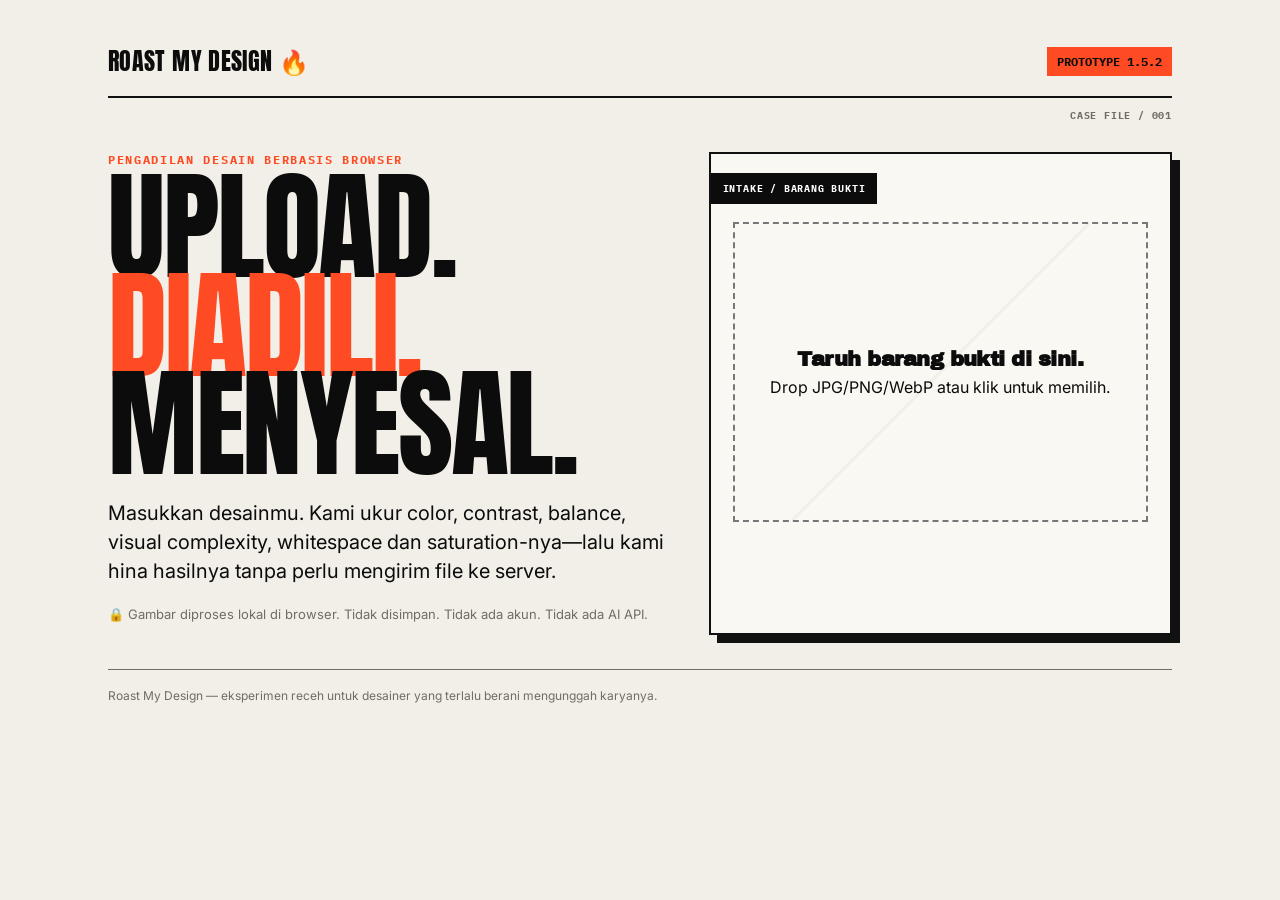
==== commit 4e249ec2: "Update index.html" ====
--- a/index.html
+++ b/index.html
@@ -3,19 +3,19 @@
 <head>
 <meta charset="utf-8" />
 <meta name="viewport" content="width=device-width,initial-scale=1" />
-<title>Roast My Design — Prototype v1.5.1</title>
+<title>Roast My Design — Prototype v1.5.2</title>
 <link rel="preconnect" href="https://fonts.googleapis.com">
 <link rel="preconnect" href="https://fonts.gstatic.com" crossorigin>
 <link href="https://fonts.googleapis.com/css2?family=Anton&family=Archivo+Black&family=IBM+Plex+Mono:wght@500;600;700&family=Inter:wght@400;600;700;800;900&display=swap" rel="stylesheet">
 <style>
 :root{--bg:#f2efe8;--ink:#0c0c0c;--muted:#716d65;--line:#111;--hot:#ff4b23;--panel:#faf8f3;--display:'Anton','Arial Narrow',sans-serif;--headline:'Archivo Black','Arial Black',sans-serif;--mono:'IBM Plex Mono','SFMono-Regular',Consolas,monospace;--sans:'Inter',ui-sans-serif,system-ui,sans-serif}
 *{box-sizing:border-box} body{margin:0;background:var(--bg);color:var(--ink);font-family:var(--sans)}
-button,input,select{font:inherit} .wrap{max-width:1120px;margin:auto;padding:28px}.top{display:flex;justify-content:space-between;align-items:center;border-bottom:2px solid var(--line);padding-bottom:14px}.brand{font-family:var(--display);font-size:24px;letter-spacing:.015em;text-transform:uppercase}.badge{font:700 12px var(--mono);border:1px solid;padding:5px 8px}
+button,input,select{font:inherit} button{color:var(--ink);-webkit-text-fill-color:currentColor;-webkit-appearance:none;appearance:none;border-radius:0} button:disabled{opacity:.55} .chip.active{color:#fff;-webkit-text-fill-color:#fff} .wrap{max-width:1120px;margin:auto;padding:28px}.top{display:flex;justify-content:space-between;align-items:center;border-bottom:2px solid var(--line);padding-bottom:14px}.brand{font-family:var(--display);font-size:24px;letter-spacing:.015em;text-transform:uppercase}.badge{font:700 12px var(--mono);border:1px solid;padding:5px 8px}
 .hero{display:grid;grid-template-columns:1.1fr .9fr;gap:34px;padding:54px 0 34px}.kicker{font:700 12px var(--mono);text-transform:uppercase;letter-spacing:.14em;color:var(--hot)}h1{font-family:var(--display);font-weight:400;font-size:clamp(58px,9.4vw,122px);line-height:.82;letter-spacing:-.02em;margin:10px 0 26px;max-width:850px;text-transform:uppercase}h1 span{color:var(--hot)}.lead{font-size:20px;line-height:1.45;max-width:590px}.privacy{color:var(--muted);font-size:13px;margin-top:14px}
 .card{background:var(--panel);border:2px solid var(--line);box-shadow:8px 8px 0 var(--line);padding:22px}.textInput{width:100%;border:1.5px solid var(--line);background:#fff;padding:12px 13px;font:600 14px var(--mono);outline:none}.textInput:focus{box-shadow:0 0 0 3px var(--hot)}.fieldHint{font:600 10px/1.4 var(--mono);color:var(--muted);margin-top:6px}.categoryGrid{display:grid;grid-template-columns:1fr 1fr;gap:8px}.categoryGrid .chip{text-align:left;min-height:48px}.categoryInfo{margin-top:10px;padding:12px;border:1.5px solid var(--line);background:#ebe7de}.categoryInfo b{display:block;font:700 12px var(--mono);margin-bottom:5px}.categoryInfo span{font:600 11px/1.45 var(--mono);color:var(--muted)}.drop{min-height:300px;border:2px dashed #777;display:flex;align-items:center;justify-content:center;text-align:center;padding:24px;cursor:pointer;position:relative;overflow:hidden}.drop.drag{background:#fff}.drop img{max-width:100%;max-height:360px;display:none}.drop.has-image{border-style:solid;background:#fff}.drop:focus{outline:3px solid var(--hot);outline-offset:3px}.drop .hint strong{display:block;font-family:var(--headline);font-size:21px;letter-spacing:-.025em;margin-bottom:7px}.controls{display:none;margin-top:18px}.label{font-family:var(--headline);font-size:14px;letter-spacing:-.01em;margin:18px 0 8px}.chips{display:flex;gap:8px;flex-wrap:wrap}.confidenceReaction{display:none;margin-top:10px;border-left:4px solid var(--hot);padding:9px 11px;background:#ebe7de;font:700 12px/1.45 var(--mono);color:var(--ink)}.confidenceReaction.show{display:block}.chip{background:transparent;border:1.5px solid var(--line);padding:10px 13px;cursor:pointer}.chip.active{background:var(--ink);color:white}.cta{width:100%;margin-top:22px;background:var(--hot);border:2px solid var(--line);padding:15px 18px;font-family:var(--headline);font-weight:400;letter-spacing:-.02em;cursor:pointer;box-shadow:4px 4px 0 var(--line)}.cta:active{transform:translate(2px,2px);box-shadow:2px 2px 0 var(--line)}
 #loading,#results{display:none}.loadingBox{border-top:2px solid;padding:42px 0}.loadingTitle{font-family:var(--headline);font-size:42px;letter-spacing:-.035em}.steps{font:700 14px var(--mono);line-height:2;color:var(--muted)}.steps .on{color:var(--ink)}
 .results{border-top:2px solid;padding-top:36px}.resultGrid{display:grid;grid-template-columns:.9fr 1.1fr;gap:30px}.evidence img{width:100%;display:block;border:2px solid}.scorebox{border:2px solid;padding:25px;background:var(--panel)}.scorelabel{font:700 12px var(--mono);letter-spacing:.15em}.score{display:flex;align-items:flex-end;gap:10px;font-family:var(--display);font-size:116px;line-height:.82;font-weight:400;letter-spacing:-.02em;margin:16px 0 20px}.score small{font-family:var(--headline);font-size:22px;line-height:1;letter-spacing:-.025em;font-weight:400;margin-bottom:8px;white-space:nowrap}.severity{display:inline-block;background:var(--hot);padding:7px 10px;border:1.5px solid;font-family:var(--headline);font-weight:400;letter-spacing:-.02em}.primaryCharge{margin-top:12px;padding-top:11px;border-top:1px solid #aaa;font:700 11px var(--mono);letter-spacing:.04em;color:var(--muted)}.primaryCharge strong{color:var(--ink)}.designProfile{margin-top:10px;padding:10px 12px;border:1.5px solid var(--line);background:#ebe7de}.designProfile b{display:block;font:700 10px var(--mono);color:var(--muted);letter-spacing:.08em;margin-bottom:3px}.designProfile strong{display:block;font-family:var(--headline);font-size:19px;letter-spacing:-.025em}.designProfile span{display:block;font:600 10px/1.35 var(--mono);color:var(--muted);margin-top:3px}.caseAssessment{margin-top:10px;border-top:1px solid #aaa;padding-top:10px;display:grid;gap:6px}.caseAssessment div{display:grid;grid-template-columns:118px 1fr;gap:8px;font:700 10px/1.35 var(--mono)}.caseAssessment b{color:var(--muted);letter-spacing:.05em}.caseAssessment span{color:var(--ink)}.dnaTags{display:flex!important;flex-wrap:wrap;gap:5px!important}.dnaTags i{font-style:normal;border:1px solid #aaa;padding:3px 5px;background:var(--panel)}.scoreHelp{margin:14px 0 0;font:700 12px var(--mono);line-height:1.5;color:var(--muted)}.scoreHelp strong{color:var(--ink)}.verdict{font-family:var(--sans);font-size:25px;font-weight:600;letter-spacing:-.025em;line-height:1.18;margin:22px 0 0;max-width:42ch}
-.forensics{margin-top:14px;border:1.5px solid var(--line);background:#ebe7de;padding:14px 16px}.forensics summary{cursor:pointer;list-style:none}.forensics summary::-webkit-details-marker{display:none}.forensics[open] .forensicGrid{margin-top:10px}.forensicsHead{display:flex;justify-content:space-between;gap:14px;align-items:baseline;margin-bottom:10px}.forensicsHead strong{font:700 12px var(--mono);letter-spacing:.08em}.forensicsHead span{font:600 10px var(--mono);color:var(--muted)}.forensicGrid{display:grid;grid-template-columns:repeat(5,1fr);gap:6px}.forensicCell{border:1px solid #aaa;background:var(--panel);padding:9px}.forensicCell b{display:block;font:700 10px var(--mono);color:var(--muted);margin-bottom:4px}.forensicCell span{font:700 15px var(--mono)}.forensicCell small{display:block;font:600 9px var(--mono);color:var(--muted);margin-top:3px;line-height:1.25}.ratingGuide{margin-top:26px;border:2px solid var(--line);background:var(--panel);padding:18px}.ratingGuide h3{margin:0 0 8px;font-size:14px;letter-spacing:.08em}.ratingGuide p{margin:0 0 13px;color:var(--muted);font-size:13px;line-height:1.45}.ratingScale{display:grid;grid-template-columns:repeat(5,1fr);gap:6px}.ratingScale span{border:1px solid var(--line);padding:8px;font:700 11px var(--mono);line-height:1.25}.metrics{margin-top:26px;border-top:2px solid}.metric{display:grid;grid-template-columns:170px 1fr;gap:18px;padding:22px 0;border-bottom:1px solid #aaa}.metric h3{margin:0;font-family:var(--headline);font-size:18px;letter-spacing:-.02em}.bar{height:12px;border:1.5px solid;margin:5px 0 10px}.fill{height:100%;background:var(--ink)}.roast{font-size:18px;line-height:1.4;margin:0}.num{font:700 12px var(--mono);color:var(--muted)}.actions{display:flex;gap:10px;flex-wrap:wrap;margin:28px 0 60px}.secondary{border:2px solid;background:transparent;padding:13px 17px;font-family:var(--headline);font-weight:400;cursor:pointer}.appeal{border:0;background:transparent;text-decoration:underline;cursor:pointer;color:var(--muted)}
+.forensics{margin-top:14px;border:1.5px solid var(--line);background:#ebe7de;padding:14px 16px}.forensics summary{cursor:pointer;list-style:none}.forensics summary::-webkit-details-marker{display:none}.forensics[open] .forensicGrid{margin-top:10px}.forensicsHead{display:flex;justify-content:space-between;gap:14px;align-items:baseline;margin-bottom:10px}.forensicsHead strong{font:700 12px var(--mono);letter-spacing:.08em}.forensicsHead span{font:600 10px var(--mono);color:var(--muted)}.forensicGrid{display:grid;grid-template-columns:repeat(5,1fr);gap:6px}.forensicCell{border:1px solid #aaa;background:var(--panel);padding:9px}.forensicCell b{display:block;font:700 10px var(--mono);color:var(--muted);margin-bottom:4px}.forensicCell span{font:700 15px var(--mono)}.forensicCell small{display:block;font:600 9px var(--mono);color:var(--muted);margin-top:3px;line-height:1.25}.ratingGuide{margin-top:26px;border:2px solid var(--line);background:var(--panel);padding:18px}.ratingGuide h3{margin:0 0 8px;font-size:14px;letter-spacing:.08em}.ratingGuide p{margin:0 0 13px;color:var(--muted);font-size:13px;line-height:1.45}.ratingScale{display:grid;grid-template-columns:repeat(5,1fr);gap:6px}.ratingScale span{border:1px solid var(--line);padding:8px;font:700 11px var(--mono);line-height:1.25}.metrics{margin-top:26px;border-top:2px solid}.metric{display:grid;grid-template-columns:170px 1fr;gap:18px;padding:22px 0;border-bottom:1px solid #aaa}.metric h3{margin:0;font-family:var(--headline);font-size:18px;letter-spacing:-.02em}.bar{height:12px;border:1.5px solid;margin:5px 0 10px}.fill{height:100%;background:var(--ink)}.roast{font-size:18px;line-height:1.4;margin:0}.num{font:700 12px var(--mono);color:var(--muted)}.actions{display:flex;gap:10px;flex-wrap:wrap;margin:28px 0 60px}.secondary{border:2px solid;background:transparent;padding:13px 17px;font-family:var(--headline);font-weight:400;cursor:pointer;color:var(--ink);-webkit-text-fill-color:var(--ink)}.appeal{border:0;background:transparent;text-decoration:underline;cursor:pointer;color:var(--muted);-webkit-text-fill-color:var(--muted)}
 footer{border-top:1px solid;padding:18px 0;color:var(--muted);font-size:12px}.modal{position:fixed;inset:0;background:#111c;display:none;align-items:center;justify-content:center;padding:20px}.modalIn{background:var(--bg);border:2px solid;max-width:520px;padding:28px;box-shadow:8px 8px 0 var(--hot)}.modalIn h2{font-family:var(--headline);font-size:42px;line-height:.95;margin:0 0 16px;letter-spacing:-.04em}
 @media(max-width:780px){.hero,.resultGrid{grid-template-columns:1fr}.categoryGrid{grid-template-columns:1fr}.ratingScale{grid-template-columns:1fr 1fr}.forensicGrid{grid-template-columns:1fr 1fr}.hero{padding-top:35px}.metric{grid-template-columns:1fr}.score{font-size:90px}.wrap{padding:18px}}
 
@@ -52,11 +52,17 @@
 }
 @media(max-width:430px){.categoryGrid{grid-template-columns:1fr}.ratingScale{grid-template-columns:1fr}.score{font-size:74px}.forensicGrid{grid-template-columns:1fr}.actions{grid-template-columns:1fr}.actions .cta,.actions .appeal{grid-column:1}.hero h1{font-size:60px}}
 
+/* v1.5.2 — mobile control normalization + adaptive sharing */
+button,.chip,.cta,.secondary{color:var(--ink);-webkit-text-fill-color:var(--ink)}
+.chip.active{color:#fff;-webkit-text-fill-color:#fff}
+.cta,.badge{color:var(--ink);-webkit-text-fill-color:var(--ink)}
+@media(max-width:780px){.actions .cta,.actions .secondary{font-size:12px;letter-spacing:-.01em}.confidenceReaction{font-size:11px}}
+
 </style>
 </head>
 <body>
 <div class="wrap">
-<header class="top"><div class="brand">ROAST MY DESIGN 🔥</div><div class="badge">PROTOTYPE 1.5.1</div></header>
+<header class="top"><div class="brand">ROAST MY DESIGN 🔥</div><div class="badge">PROTOTYPE 1.5.2</div></header>
 <section id="main" class="hero">
 <div><div class="kicker">Pengadilan desain berbasis browser</div><h1>Upload.<br><span>Diadili.</span><br>Menyesal.</h1><p class="lead">Masukkan desainmu. Kami ukur color, contrast, balance, visual complexity, whitespace dan saturation-nya—lalu kami hina hasilnya tanpa perlu mengirim file ke server.</p><p class="privacy">🔒 Gambar diproses lokal di browser. Tidak disimpan. Tidak ada akun. Tidak ada AI API.</p></div>
 <div class="card">
@@ -78,7 +84,7 @@
 <div class="label">Seberapa pede?</div><div class="chips" data-group="confidence"><button class="chip" data-v="bangga">Bangga dong</button><button class="chip active" data-v="lumayan">Lumayan lah</button><button class="chip" data-v="ragu">Agak ragu</button><button class="chip" data-v="klien">Klien yang nyuruh</button></div><div class="confidenceReaction" id="confidenceReaction" aria-live="polite"></div><button class="cta" id="judge">🔥 HAKIMI SAYA</button></div>
 </div></section>
 <section id="loading" class="loadingBox"><div class="loadingTitle">Menganalisis barang bukti…</div><div class="steps" id="steps"></div></section>
-<section id="results" class="results"><div class="kicker">Laporan forensik visual</div><div class="resultGrid"><div class="evidence"><img id="resultImg" alt="Barang bukti"></div><div class="scorebox"><div class="scorelabel">DESIGN CRIME SCORE</div><div class="score"><span id="overall">00</span><small>/100</small></div><div class="severity" id="severity">KASUS BERAT</div><div class="primaryCharge" id="primaryCharge"></div><div class="designProfile" id="designProfile"></div><div class="caseAssessment" id="caseAssessment"></div><div class="scoreHelp"><strong>↑ SEMAKIN TINGGI = SEMAKIN BERMASALAH.</strong><br>Ini crime score, bukan nilai kualitas. 100 bukan A+. Itu surat panggilan.</div><p class="verdict" id="verdict"></p></div></div><div class="ratingGuide"><h3>CARA BACA SKOR</h3><p>Overall score bersifat linear: makin besar, makin berat dakwaannya. Metric di bawah menunjukkan intensitas karakter visual; khusus <b>CONTRAST</b> dan <b>SATURATION LEVEL</b>, terlalu rendah maupun terlalu tinggi sama-sama bisa kena roast.</p><div class="ratingScale"><span>0–30<br>AMAN / MEMBOSANKAN</span><span>31–55<br>MULAI MENCURIGAKAN</span><span>56–78<br>PERLU PENGACARA</span><span>79–88<br>KASUS BERAT</span><span>89–100<br>TKP DISEGEL</span></div></div><details class="forensics" id="forensics"><summary class="forensicsHead"><strong>DATA FORENSIK ENGINE</strong><span>buka kalau mau mengintip cara hakim bekerja</span></summary><div class="forensicGrid" id="forensicGrid"></div></details><div class="metrics" id="metrics"></div><div class="actions"><button class="cta" style="width:auto;margin:0" id="share">BAGIKAN DOSA SAYA</button><div class="exportTools"><button class="secondary" id="storyShare">STORY 9:16</button><button class="secondary" id="copyCaption">COPY CAPTION</button></div><button class="secondary" id="again">ROAST LAGI</button><button class="appeal" id="appeal">Saya tidak terima hasilnya</button></div></section>
+<section id="results" class="results"><div class="kicker">Laporan forensik visual</div><div class="resultGrid"><div class="evidence"><img id="resultImg" alt="Barang bukti"></div><div class="scorebox"><div class="scorelabel">DESIGN CRIME SCORE</div><div class="score"><span id="overall">00</span><small>/100</small></div><div class="severity" id="severity">KASUS BERAT</div><div class="primaryCharge" id="primaryCharge"></div><div class="designProfile" id="designProfile"></div><div class="caseAssessment" id="caseAssessment"></div><div class="scoreHelp"><strong>↑ SEMAKIN TINGGI = SEMAKIN BERMASALAH.</strong><br>Ini crime score, bukan nilai kualitas. 100 bukan A+. Itu surat panggilan.</div><p class="verdict" id="verdict"></p></div></div><div class="ratingGuide"><h3>CARA BACA SKOR</h3><p>Overall score bersifat linear: makin besar, makin berat dakwaannya. Metric di bawah menunjukkan intensitas karakter visual; khusus <b>CONTRAST</b> dan <b>SATURATION LEVEL</b>, terlalu rendah maupun terlalu tinggi sama-sama bisa kena roast.</p><div class="ratingScale"><span>0–30<br>AMAN / MEMBOSANKAN</span><span>31–55<br>MULAI MENCURIGAKAN</span><span>56–78<br>PERLU PENGACARA</span><span>79–88<br>KASUS BERAT</span><span>89–100<br>TKP DISEGEL</span></div></div><details class="forensics" id="forensics"><summary class="forensicsHead"><strong>DATA FORENSIK ENGINE</strong><span>buka kalau mau mengintip cara hakim bekerja</span></summary><div class="forensicGrid" id="forensicGrid"></div></details><div class="metrics" id="metrics"></div><div class="actions"><button class="cta" style="width:auto;margin:0" id="share">DOWNLOAD SHARE CARD</button><div class="exportTools"><button class="secondary" id="storyShare">DOWNLOAD STORY 9:16</button><button class="secondary" id="copyCaption">COPY CAPTION</button></div><button class="secondary" id="again">ROAST LAGI</button><button class="appeal" id="appeal">Saya tidak terima hasilnya</button></div></section>
 <footer>Roast My Design — eksperimen receh untuk desainer yang terlalu berani mengunggah karyanya.</footer>
 </div>
 <div class="modal" id="modal"><div class="modalIn"><div class="kicker">Banding</div><h2>Keberatan ditolak.</h2><p>Desain tidak otomatis membaik hanya karena desainernya tersinggung. Kami sudah cek. Ego juga bukan metric desain.</p><button class="cta" id="closeModal">YA UDAH 😭</button></div></div>
@@ -594,14 +600,14 @@
    const ranked=rankedCharges(state.metrics),pc=ranked.primary,sc=ranked.secondary;
    line(sx+22,sevY+132,sx+sw-22,sevY+132,2);
    const profile=designProfile(state.metrics);
-   x.fillStyle='#6d6962';x.font=`700 10px ${mono}`;x.fillText('PRIMARY CHARGE',sx+22,sevY+153);
-   x.fillStyle=ink;x.font=`700 12px ${mono}`;x.fillText(`${pc.short} / ${pc.pressure}`,sx+146,sevY+153);
-   x.fillStyle='#6d6962';x.font=`700 10px ${mono}`;x.fillText('SECONDARY',sx+22,sevY+174);
-   x.fillStyle=ink;x.font=`700 11px ${mono}`;x.fillText(`${sc.short} / ${sc.pressure}`,sx+105,sevY+174);
-   x.fillStyle='#6d6962';x.font=`700 9px ${mono}`;x.textAlign='right';x.fillText(profile.name.replace('™',''),sx+sw-22,sevY+174);x.textAlign='left';
+   x.fillStyle='#6d6962';x.font=`700 12px ${mono}`;x.fillText('PRIMARY',sx+22,sevY+156);
+   x.fillStyle=ink;x.font=`700 14px ${mono}`;x.fillText(`${pc.short} / ${pc.pressure}`,sx+112,sevY+156);
+   x.fillStyle='#6d6962';x.font=`700 12px ${mono}`;x.fillText('SECONDARY',sx+22,sevY+180);
+   x.fillStyle=ink;x.font=`700 14px ${mono}`;x.fillText(`${sc.short} / ${sc.pressure}`,sx+132,sevY+180);
 
    // ===== VERDICT =====
-   const vy=826;
+   // Give the verdict proper breathing room after the score/evidence row.
+   const vy=852;
    // Label width follows the actual font metrics so it can never clip.
    x.font=`700 20px ${mono}`;
    const verdictLabel='PUTUSAN',labelPad=23,labelW=Math.ceil(x.measureText(verdictLabel).width)+labelPad*2;
@@ -609,26 +615,25 @@
    line(38+labelW+16,vy+3,1044,vy+3,3);
    const verdict=shareVerdictText();
    // Fit the complete verdict inside its editorial zone. No ellipsis, no amputated insult.
-   const verdictY=vy+58, verdictMaxW=1006, verdictMaxH=140;
+   const verdictY=vy+60, verdictMaxW=1006, verdictMaxH=176;
    // Verdict is deliberately calmer than the display blocks: the insult should read, not shout over the layout.
-   const fitted=fitWrappedText(x,verdict,verdictMaxW,verdictMaxH,30,16,sans,'600',6);
+   const fitted=fitWrappedText(x,verdict,verdictMaxW,verdictMaxH,33,18,sans,'600',6);
    x.fillStyle=ink;x.font=`600 ${fitted.size}px ${sans}`;
    let verdictCursor=verdictY;
    for(const ln of fitted.lines){x.fillText(ln,38,verdictCursor);verdictCursor+=fitted.lineH}
    const verdictBottom=verdictCursor;
 
-   // ===== METRICS — all six charges, compact 3 × 2 =====
-   const metricTop=1036,gapX=10,gapY=8,cols=3,mw=(1006-gapX*2)/3,mh=80;
+   // ===== METRICS — one compact row; the verdict stays visually dominant =====
+   const metricTop=1110,gapX=7,cols=6,mw=(1006-gapX*5)/6,mh=88;
    const metricKeys=['colorChaos','contrast','balance','complexity','whitespaceCrime','saturation'];
-   const metricNames={colorChaos:'COLOR CHAOS',contrast:'CONTRAST',balance:'BALANCE DEV.',complexity:'VISUAL COMPLEXITY',whitespaceCrime:'WHITESPACE',saturation:'SATURATION'};
+   const metricNames={colorChaos:'COLOR',contrast:'CONTRAST',balance:'BALANCE',complexity:'COMPLEX.',whitespaceCrime:'SPACE',saturation:'SATURATION'};
    metricKeys.forEach((k,i)=>{
-     const col=i%cols,row=Math.floor(i/cols),bx=38+col*(mw+gapX),by=metricTop+row*(mh+gapY),val=state.metrics[k];
+     const bx=38+i*(mw+gapX),by=metricTop,val=state.metrics[k];
      box(bx,by,mw,mh,null,ink,2);
-     x.fillStyle=ink;x.font=`700 11px ${mono}`;x.fillText(metricNames[k],bx+15,by+20);
-     x.font=`400 33px ${display}`;x.fillText(String(val),bx+15,by+53);
-     const vw=x.measureText(String(val)).width;x.font=`700 10px ${mono}`;x.fillText('/100',bx+15+vw+6,by+49);
-     x.fillStyle=soft;x.fillRect(bx+15,by+63,mw-30,7);x.fillStyle=hot;x.fillRect(bx+15,by+63,(mw-30)*(val/100),7);
-     x.fillStyle='#77736b';x.font=`600 8px ${mono}`;x.fillText(`CHG-${String(i+1).padStart(2,'0')}`,bx+mw-53,by+20);
+     x.fillStyle=ink;x.font=`700 12px ${mono}`;x.fillText(metricNames[k],bx+12,by+19);
+     x.font=`400 31px ${display}`;x.fillText(String(val),bx+12,by+55);
+     const vw=x.measureText(String(val)).width;x.font=`700 9px ${mono}`;x.fillText('/100',bx+12+vw+5,by+51);
+     x.fillStyle=soft;x.fillRect(bx+12,by+68,mw-24,7);x.fillStyle=hot;x.fillRect(bx+12,by+68,(mw-24)*(val/100),7);
    });
 
    // ===== FOOTER =====
@@ -637,7 +642,7 @@
    x.fillStyle=ink;x.font=`400 34px ${display}`;x.fillText('DIADILI. TIDAK DIHIBUR.',60,footY+50);
    line(724,footY+7,724,footY+69,3);
    x.font=`600 13px ${mono}`;x.fillText('Diproses 100% lokal di browser',752,footY+24);x.fillText('no upload • no mercy',752,footY+45);
-   x.fillStyle='#706c64';x.font=`600 10px ${mono}`;x.fillText('ROAST MY DESIGN — PROTOTYPE 1.5.1',752,footY+64);
+   x.fillStyle='#706c64';x.font=`600 10px ${mono}`;x.fillText('ROAST MY DESIGN — PROTOTYPE 1.5.2',752,footY+64);
    // signature rule
    line(1010,footY+64,1044,footY+64,2);
 
@@ -659,11 +664,34 @@
 function showToast(msg){const t=$('#toast');if(!t)return;t.textContent=msg;t.classList.add('show');clearTimeout(toastTimer);toastTimer=setTimeout(()=>t.classList.remove('show'),2200)}
 async function copyCaption(){const text=shareCaption();try{await navigator.clipboard.writeText(text);showToast('Caption disalin. Harga diri tidak ikut tersalin.')}catch(e){const ta=document.createElement('textarea');ta.value=text;ta.style.position='fixed';ta.style.opacity='0';document.body.appendChild(ta);ta.select();document.execCommand('copy');ta.remove();showToast('Caption disalin. Silakan sebarkan barang bukti.')}}
 function downloadBlob(blob,filename){const url=URL.createObjectURL(blob),a=document.createElement('a');a.href=url;a.download=filename;document.body.appendChild(a);a.click();a.remove();setTimeout(()=>URL.revokeObjectURL(url),1500)}
+function prefersNativeShare(){
+ // Capability first, device heuristics second. This avoids brittle UA sniffing.
+ return !!(navigator.share && navigator.canShare && window.File) &&
+   (navigator.maxTouchPoints>0 || (window.matchMedia && window.matchMedia('(pointer: coarse)').matches));
+}
+function canNativeShareFile(file){
+ try{return prefersNativeShare() && navigator.canShare({files:[file]})}catch(e){return false}
+}
 async function shareOrDownload(blob,filename,caption){
- // Predictable export: these buttons always download a PNG.
- // Native OS share sheets are intentionally not invoked here; COPY CAPTION remains separate.
+ const file=new File([blob],filename,{type:'image/png'});
+ if(canNativeShareFile(file)){
+   try{
+     await navigator.share({files:[file],title:'Roast My Design',text:caption});
+     showToast('Barang bukti dibagikan. Harga diri tidak termasuk.');
+     return;
+   }catch(e){
+     // User cancellation is not an error and should not trigger a surprise download.
+     if(e && e.name==='AbortError')return;
+   }
+ }
  downloadBlob(blob,filename);
  showToast(filename.includes('story-')?'Story 9:16 diunduh. Siap bikin orang lain ikut sakit hati.':'Share card 4:5 diunduh. Barang bukti aman di perangkatmu.');
+}
+function syncShareUI(){
+ const native=prefersNativeShare();
+ const share=$('#share'),story=$('#storyShare');
+ if(share)share.textContent=native?'BAGIKAN DOSA SAYA':'DOWNLOAD SHARE CARD';
+ if(story)story.textContent=native?'BAGIKAN STORY 9:16':'DOWNLOAD STORY 9:16';
 }
 async function exportStoryFromFeed(feedCanvas){
  const c=$('#storyCanvas'),x=c.getContext('2d');c.width=1080;c.height=1920;
@@ -689,6 +717,8 @@
 $('#share').onclick=()=>exportShareCard('feed');
 $('#storyShare').onclick=()=>exportShareCard('story');
 $('#copyCaption').onclick=copyCaption;
+syncShareUI();
+window.addEventListener('resize',syncShareUI,{passive:true});
 
 function drawCover(ctx,img,x,y,w,h){const s=Math.max(w/img.width,h/img.height),sw=w/s,sh=h/s,sx=(img.width-sw)/2,sy=(img.height-sh)/2;ctx.save();ctx.beginPath();ctx.rect(x,y,w,h);ctx.clip();ctx.drawImage(img,sx,sy,sw,sh,x,y,w,h);ctx.restore()}
 function drawContain(ctx,img,x,y,w,h,bg='#fff'){ctx.fillStyle=bg;ctx.fillRect(x,y,w,h);const s=Math.min(w/img.width,h/img.height),dw=img.width*s,dh=img.height*s,dx=x+(w-dw)/2,dy=y+(h-dh)/2;ctx.drawImage(img,dx,dy,dw,dh)}
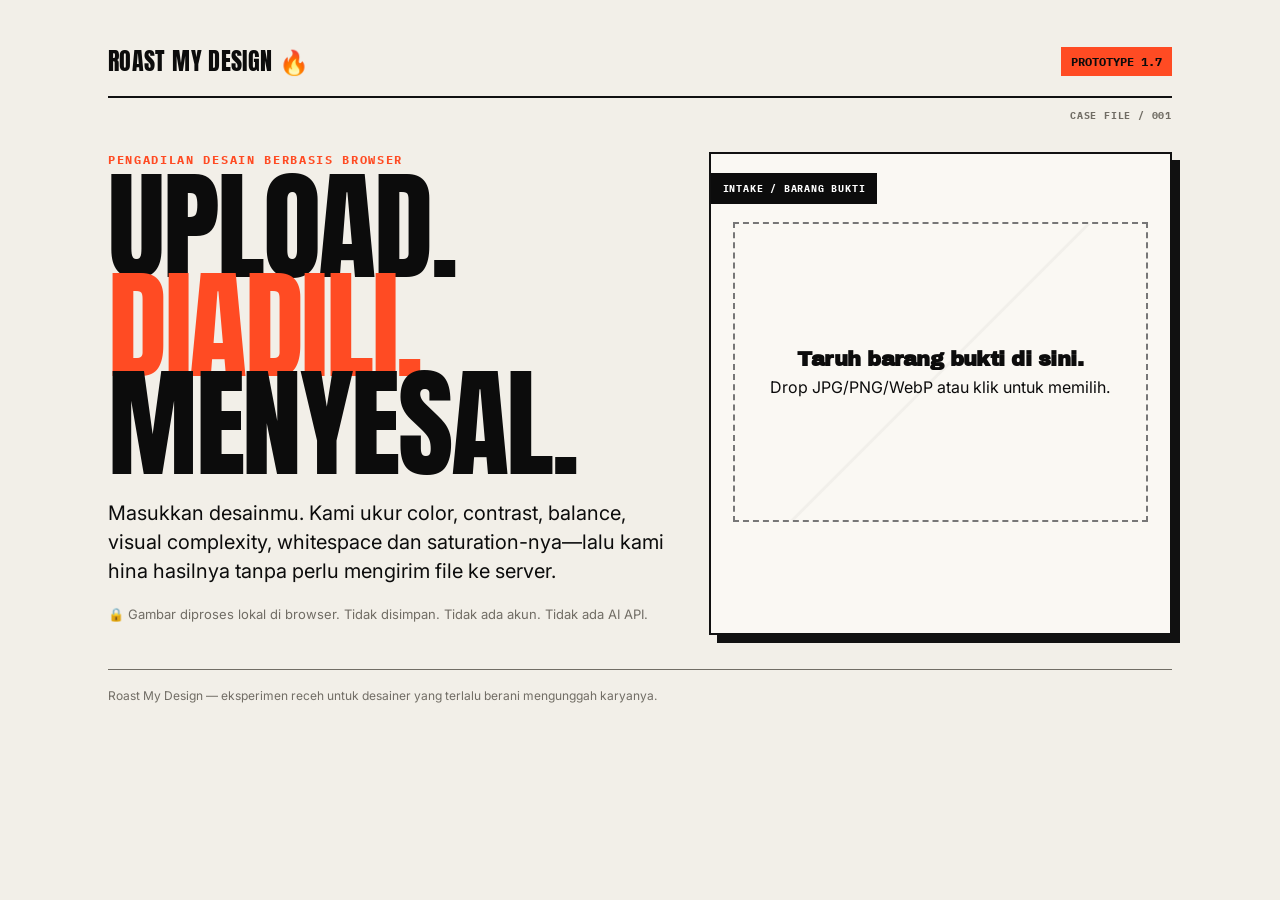
==== commit 75bfcca5: "Update index.html" ====
--- a/index.html
+++ b/index.html
@@ -3,7 +3,7 @@
 <head>
 <meta charset="utf-8" />
 <meta name="viewport" content="width=device-width,initial-scale=1" />
-<title>Roast My Design — Prototype v1.5.2</title>
+<title>Roast My Design — Prototype v1.7</title>
 <link rel="preconnect" href="https://fonts.googleapis.com">
 <link rel="preconnect" href="https://fonts.gstatic.com" crossorigin>
 <link href="https://fonts.googleapis.com/css2?family=Anton&family=Archivo+Black&family=IBM+Plex+Mono:wght@500;600;700&family=Inter:wght@400;600;700;800;900&display=swap" rel="stylesheet">
@@ -58,11 +58,17 @@
 .cta,.badge{color:var(--ink);-webkit-text-fill-color:var(--ink)}
 @media(max-width:780px){.actions .cta,.actions .secondary{font-size:12px;letter-spacing:-.01em}.confidenceReaction{font-size:11px}}
 
+
+/* v1.7 — internal debug / QA mode */
+.debugPanel{display:none;margin:22px 0;border:2px solid var(--line);background:#111;color:#f7f4ed;padding:16px;box-shadow:6px 6px 0 var(--hot)}
+.debugPanel.show{display:block}.debugPanel h3{margin:0 0 10px;font-family:var(--headline);font-size:18px}.debugPanel p,.debugPanel a{font:600 11px/1.5 var(--mono)}
+.debugPanel a{color:#fff;text-decoration:underline}.debugGrid{display:grid;grid-template-columns:1fr 1fr;gap:10px;margin-top:12px}.debugCard{border:1px solid #777;padding:10px;background:#181818;min-width:0}.debugCard b{display:block;color:var(--hot);font:700 10px var(--mono);margin-bottom:6px;letter-spacing:.06em}.debugCard pre{margin:0;white-space:pre-wrap;word-break:break-word;font:500 10px/1.45 var(--mono);color:#f7f4ed}.debugPicks{margin-top:10px}.debugPicks table{width:100%;border-collapse:collapse;font:500 10px/1.4 var(--mono)}.debugPicks th,.debugPicks td{border:1px solid #555;padding:6px;text-align:left;vertical-align:top}.debugPicks th{color:var(--hot)}
+@media(max-width:780px){.debugGrid{grid-template-columns:1fr}.debugPicks{overflow:auto}}
 </style>
 </head>
 <body>
 <div class="wrap">
-<header class="top"><div class="brand">ROAST MY DESIGN 🔥</div><div class="badge">PROTOTYPE 1.5.2</div></header>
+<header class="top"><div class="brand">ROAST MY DESIGN 🔥</div><div class="badge">PROTOTYPE 1.7</div></header>
 <section id="main" class="hero">
 <div><div class="kicker">Pengadilan desain berbasis browser</div><h1>Upload.<br><span>Diadili.</span><br>Menyesal.</h1><p class="lead">Masukkan desainmu. Kami ukur color, contrast, balance, visual complexity, whitespace dan saturation-nya—lalu kami hina hasilnya tanpa perlu mengirim file ke server.</p><p class="privacy">🔒 Gambar diproses lokal di browser. Tidak disimpan. Tidak ada akun. Tidak ada AI API.</p></div>
 <div class="card">
@@ -84,14 +90,17 @@
 <div class="label">Seberapa pede?</div><div class="chips" data-group="confidence"><button class="chip" data-v="bangga">Bangga dong</button><button class="chip active" data-v="lumayan">Lumayan lah</button><button class="chip" data-v="ragu">Agak ragu</button><button class="chip" data-v="klien">Klien yang nyuruh</button></div><div class="confidenceReaction" id="confidenceReaction" aria-live="polite"></div><button class="cta" id="judge">🔥 HAKIMI SAYA</button></div>
 </div></section>
 <section id="loading" class="loadingBox"><div class="loadingTitle">Menganalisis barang bukti…</div><div class="steps" id="steps"></div></section>
-<section id="results" class="results"><div class="kicker">Laporan forensik visual</div><div class="resultGrid"><div class="evidence"><img id="resultImg" alt="Barang bukti"></div><div class="scorebox"><div class="scorelabel">DESIGN CRIME SCORE</div><div class="score"><span id="overall">00</span><small>/100</small></div><div class="severity" id="severity">KASUS BERAT</div><div class="primaryCharge" id="primaryCharge"></div><div class="designProfile" id="designProfile"></div><div class="caseAssessment" id="caseAssessment"></div><div class="scoreHelp"><strong>↑ SEMAKIN TINGGI = SEMAKIN BERMASALAH.</strong><br>Ini crime score, bukan nilai kualitas. 100 bukan A+. Itu surat panggilan.</div><p class="verdict" id="verdict"></p></div></div><div class="ratingGuide"><h3>CARA BACA SKOR</h3><p>Overall score bersifat linear: makin besar, makin berat dakwaannya. Metric di bawah menunjukkan intensitas karakter visual; khusus <b>CONTRAST</b> dan <b>SATURATION LEVEL</b>, terlalu rendah maupun terlalu tinggi sama-sama bisa kena roast.</p><div class="ratingScale"><span>0–30<br>AMAN / MEMBOSANKAN</span><span>31–55<br>MULAI MENCURIGAKAN</span><span>56–78<br>PERLU PENGACARA</span><span>79–88<br>KASUS BERAT</span><span>89–100<br>TKP DISEGEL</span></div></div><details class="forensics" id="forensics"><summary class="forensicsHead"><strong>DATA FORENSIK ENGINE</strong><span>buka kalau mau mengintip cara hakim bekerja</span></summary><div class="forensicGrid" id="forensicGrid"></div></details><div class="metrics" id="metrics"></div><div class="actions"><button class="cta" style="width:auto;margin:0" id="share">DOWNLOAD SHARE CARD</button><div class="exportTools"><button class="secondary" id="storyShare">DOWNLOAD STORY 9:16</button><button class="secondary" id="copyCaption">COPY CAPTION</button></div><button class="secondary" id="again">ROAST LAGI</button><button class="appeal" id="appeal">Saya tidak terima hasilnya</button></div></section>
+<section id="results" class="results"><div class="kicker">Laporan forensik visual</div><div class="resultGrid"><div class="evidence"><img id="resultImg" alt="Barang bukti"></div><div class="scorebox"><div class="scorelabel">DESIGN CRIME SCORE</div><div class="score"><span id="overall">00</span><small>/100</small></div><div class="severity" id="severity">KASUS BERAT</div><div class="primaryCharge" id="primaryCharge"></div><div class="designProfile" id="designProfile"></div><div class="caseAssessment" id="caseAssessment"></div><div class="scoreHelp"><strong>↑ SEMAKIN TINGGI = SEMAKIN BERMASALAH.</strong><br>Ini crime score, bukan nilai kualitas. 100 bukan A+. Itu surat panggilan.</div><p class="verdict" id="verdict"></p></div></div><div class="ratingGuide"><h3>CARA BACA SKOR</h3><p>Overall score bersifat linear: makin besar, makin berat dakwaannya. Metric di bawah menunjukkan intensitas karakter visual; khusus <b>CONTRAST</b> dan <b>SATURATION LEVEL</b>, terlalu rendah maupun terlalu tinggi sama-sama bisa kena roast.</p><div class="ratingScale"><span>0–30<br>AMAN / MEMBOSANKAN</span><span>31–55<br>MULAI MENCURIGAKAN</span><span>56–78<br>PERLU PENGACARA</span><span>79–88<br>KASUS BERAT</span><span>89–100<br>TKP DISEGEL</span></div></div><details class="forensics" id="forensics"><summary class="forensicsHead"><strong>DATA FORENSIK ENGINE</strong><span>buka kalau mau mengintip cara hakim bekerja</span></summary><div class="forensicGrid" id="forensicGrid"></div></details><section class="debugPanel" id="debugPanel"><h3>DEBUG / QA MODE</h3><p>Mode internal. Buka URL dengan <b>?debug=1</b>. <a href="./editor.html">BUKA ROAST LIBRARY EDITOR →</a></p><div class="debugGrid" id="debugGrid"></div><div class="debugPicks" id="debugPicks"></div></section><div class="metrics" id="metrics"></div><div class="actions"><button class="cta" style="width:auto;margin:0" id="share">DOWNLOAD SHARE CARD</button><div class="exportTools"><button class="secondary" id="storyShare">DOWNLOAD STORY 9:16</button><button class="secondary" id="copyCaption">COPY CAPTION</button></div><button class="secondary" id="again">ROAST LAGI</button><button class="appeal" id="appeal">Saya tidak terima hasilnya</button></div></section>
 <footer>Roast My Design — eksperimen receh untuk desainer yang terlalu berani mengunggah karyanya.</footer>
 </div>
 <div class="modal" id="modal"><div class="modalIn"><div class="kicker">Banding</div><h2>Keberatan ditolak.</h2><p>Desain tidak otomatis membaik hanya karena desainernya tersinggung. Kami sudah cek. Ego juga bukan metric desain.</p><button class="cta" id="closeModal">YA UDAH 😭</button></div></div>
 <div class="toast" id="toast" role="status" aria-live="polite"></div><canvas id="work" hidden></canvas><canvas id="shareCanvas" width="1080" height="1350" hidden></canvas><canvas id="storyCanvas" width="1080" height="1920" hidden></canvas>
+<script src="./roast-library.js"></script>
 <script>
 const $=s=>document.querySelector(s), $$=s=>[...document.querySelectorAll(s)];
 let state={type:'identity',confidence:'lumayan',designer:'',dataUrl:null,metrics:null};
+const DEBUG_MODE=new URLSearchParams(location.search).get('debug')==='1';
+let debugPickLog=[];
 const clamp=(v,min=0,max=100)=>Math.max(min,Math.min(max,v));
 const esc=s=>String(s).replace(/[&<>"']/g,ch=>({'&':'&amp;','<':'&lt;','>':'&gt;','"':'&quot;',"'":'&#39;'}[ch]));
 const drop=$('#drop'),file=$('#file'),preview=$('#preview');
@@ -130,13 +139,22 @@
  environmental:{label:'ENVIRONMENTAL / SPATIAL',examples:'Signage • Wayfinding • Exhibition • Event Graphic • Retail Graphic • Interior Branding'},
  other:{label:'LAINNYA / ENTAHLAH',examples:'Kalau kamu sendiri bingung ini kategori apa, kami tetap bisa menemukan masalahnya.'}
 };
+// ============================================================
+// COPY LAYER
+// Semua kalimat roast editable ada di ./roast-library.js
+// Judgment engine di file HTML ini tidak perlu disentuh untuk menambah hinaan.
+// ============================================================
+const COPY=window.ROAST_LIBRARY||{};
+if(!window.ROAST_LIBRARY)console.error('roast-library.js tidak ditemukan. Pastikan file berada satu folder dengan HTML.');
+const confidenceImmediate=COPY.confidenceImmediate||{};
+const roastLib=COPY.metrics||{};
+const verdictLib=COPY.verdicts||{low:['Berkas roasting belum dimuat.'],mid:['Berkas roasting belum dimuat.'],high:['Berkas roasting belum dimuat.']};
+const typeRoasts=COPY.categories||{};
+const confidenceRoasts=COPY.confidenceFinal||{};
+const nameJabsLibrary=COPY.nameJabs||[];
+
 function updateCategoryInfo(){const c=categories[state.type]||categories.other;const el=$('#categoryInfo');if(el)el.innerHTML=`<b>${c.label}</b><span>${c.examples}</span>`}
-const confidenceImmediate={
- bangga:['Oh, bangga? Bagus. Bukti tambahan sudah kami catat.','Pede sekali. Kami suka terdakwa yang mempermudah penyidikan.','Kepercayaan diri diterima. Kompetensi masih diperiksa.','Bangga boleh. Nanti data yang memutuskan apakah itu keberanian atau delusi.'],
- lumayan:['“Lumayan” — bunker favorit desainer menjelang deadline.','Lumayan itu bukan pujian. Itu cara sopan untuk berhenti melihat terlalu lama.','Jawaban aman. Biasanya desainnya juga bersembunyi di zona aman.','“Lumayan lah.” Kalimat terakhir sebelum file FINAL_v7_FIX_BENERAN.ai dibuat.'],
- ragu:['Nah. Insting bertahan hidupmu ternyata masih berfungsi.','Keraguan dicatat. Akhirnya ada satu keputusan yang terasa sehat.','Bagus. Inner critic-mu belum sepenuhnya mati.','Agak ragu? Santai. Sebentar lagi kami bantu jadi sangat ragu.'],
- klien:['Alibi dicatat. Belum tentu dipercaya.','Klien yang nyuruh. Tentu. Creative Cloud mendengar alasan ini tiap hari.','Baik. Nama klien kami tulis di berkas. Namamu tetap belum dicoret.','Perintah klien bukan surat bebas dari kejahatan visual.']
-};
+
 function showConfidenceReaction(v){const el=$('#confidenceReaction');if(!el)return;el.textContent=pick(confidenceImmediate[v]||[], 'immediate-'+v);el.classList.add('show')}
 $$('.chips').forEach(g=>g.onclick=e=>{if(!e.target.classList.contains('chip'))return;g.querySelectorAll('.chip').forEach(x=>x.classList.remove('active'));e.target.classList.add('active');state[g.dataset.group]=e.target.dataset.v;if(g.dataset.group==='confidence')showConfidenceReaction(state.confidence);if(g.dataset.group==='type')updateCategoryInfo()});updateCategoryInfo();$('#designerName').addEventListener('input',e=>state.designer=e.target.value.trim().slice(0,28));
 $('#judge').onclick=async()=>{if(!state.dataUrl)return;$('#main').style.display='none';$('#loading').style.display='block';const lines=['✓ Menghitung kerusuhan warna','✓ Memeriksa apakah contrast masih hidup','✓ Mencari pihak yang kerja rodi di layout','✓ Mengukur visual complexity','✓ Mencari whitespace yang kabur','✓ Mengukur tekanan saturation','✓ Membandingkan symmetry kiri-kanan','✓ Mencari focal point yang kabur','✓ Memeriksa edge congestion','✓ Membaca mood terang/gelap','✓ Menyiapkan dakwaan'];$('#steps').innerHTML='';for(const l of lines){await wait(250);$('#steps').innerHTML+=`<div class="on">${l}</div>`}state.metrics=analyze(preview);await wait(350);renderResults()};
@@ -208,94 +226,40 @@
  const adj={identity:1,marketing:0,social:1,editorial:0,packaging:1,digital:1,illustration:0,typography:1,information:1,presentation:1,environmental:1,other:3}[state.type]||0;overall=clamp(overall+adj+hiddenPenalty);
  return {...partial,overall}
 }
-const roastLib={
-colorChaos:[
- {max:22,lines:['Paletnya terlalu sopan. Kayak desainer magang yang takut buka color picker.','Warna sedikit sekali. Printer kantor bahkan tidak merasa tertantang.','Ini color palette atau bukti kamu sudah menyerah sebelum mulai?','Monokrom boleh. Tapi ini kelihatannya lebih seperti kehabisan keputusan.','Warnanya aman sekali sampai risiko kreatif minta pindah divisi.','Palet ini begitu takut salah sampai akhirnya tidak berani punya pendapat.','Color decision-nya seperti rapat komite: semua setuju, tidak ada hasil.','Kalau warna ini punya kepribadian, statusnya masih draft.']},
- {max:45,lines:['Paletnya masih waras. Sayang personality-nya ikut cuti.','Warna-warnanya akur, mungkin karena semuanya sepakat untuk tidak menonjol.','Tidak jelek. Cuma punya energi template presentasi internal.','Color palette ini punya denyut nadi, tapi lemah.','Aman, bersih, dan hampir tidak meninggalkan kesan apa pun. Prestasi juga.','Warna-warnanya sopan sekali. Terlalu sopan. Sampai brand recall pun sungkan masuk.','Paletnya rapi, tapi auranya seperti template “minimal modern” hasil pencarian pertama.','Tidak berisik, tidak salah, tidak menarik. Triple kill.']},
- {max:70,lines:['Warnanya mulai ribut. Belum tawuran, tapi satpam sudah dipanggil.','Beberapa warna kelihatannya baru kenal lima menit lalu lalu dipaksa satu frame.','Paletnya punya chemistry. Sayangnya chemistry praktikum gagal.','Ada arah warna. Arahnya ke mana, itu perkara lain.','Warnanya cukup ramai untuk bikin brand guideline pura-pura tidak kenal.','Color harmony-nya seperti band yang baru ketemu di parkiran sebelum manggung.','Ada warna utama, warna pendukung, dan beberapa warna yang tampaknya nyasar.','Palette ini bukan eklektik. Ini grup WA tanpa admin.']},
- {max:101,lines:['Semua warna diundang. Tidak satu pun disuruh pulang.','RGB melihat ini lalu mengajukan cuti panjang.','Color palette-mu seperti grup keluarga: terlalu banyak suara dan tidak ada moderator.','Saturasinya sudah bukan tinggi. Ini keadaan darurat nasional.','Kalau tujuanmu membuat mata pengguna menyerah, selamat. Objective tercapai.','Warna-warna ini tidak harmonis. Mereka cuma kebetulan terjebak dalam file yang sama.','Ini bukan color system. Ini kerusuhan visual dengan izin edar.','Color picker-mu sepertinya punya tombol “pilih semua”.','Pantone tidak bertanggung jawab atas kejadian ini.','Setiap warna ingin jadi protagonis. Hasilnya sinetron ensemble tanpa sutradara.','Kalau pelangi lihat ini, dia akan minta namanya tidak dicatut.']}
-],
-contrast:[
- {max:22,lines:['Contrast-nya selembut janji revisi terakhir. Tidak ada yang benar-benar terlihat.','Heading dan background sedang LDR walau tinggal serumah.','Mata perlu surat tugas khusus untuk menemukan focal point.','Kontrasnya hilang. Terakhir terlihat sebelum kamu menurunkan opacity semuanya.','Ini desain atau tes mata terselubung?','Hierarki visualnya seperti rapat tanpa pimpinan: semua bicara, tidak ada yang didengar.','Contrast segini membuat accessibility checker ikut menghela napas.','Teksnya ada. Terbaca? Itu urusan iman.','Kalau user harus menyipitkan mata, itu bukan engagement.']},
- {max:45,lines:['Contrast ada, tapi cuma hadir secara administratif.','Lumayan terbaca. Tidak berarti layak dikenang.','Focal point muncul malu-malu seperti tidak yakin dibayar lembur.','Kontrasnya setengah hati. Sama seperti keputusan font kedua itu.','Masih bisa dibaca, kalau pengguna punya waktu dan niat baik.','Kontrasnya hadir, tapi aura “nanti aja dibenerin” masih kental.','Readable, tapi seperti keputusan yang diambil lima menit sebelum export.','Focal point-nya ada. Cuma malu mengaku.']},
- {max:72,lines:['Contrast cukup sehat. Sayang desain tidak otomatis ikut sehat.','Ada hierarki. Akhirnya seseorang mengambil tanggung jawab.','Kontrasnya bekerja. Jangan senang dulu, departemen lain masih diperiksa.','Bagian ini lolos. Kami juga kecewa tidak bisa menghina lebih banyak.','Readable. Revolutionary? Jangan halu.','Contrast-nya benar. Selamat atas keberhasilan melewati standar paling dasar.','Bagian ini bekerja. Mohon jangan jadikan itu materi keynote.','Akhirnya ada yang menjalankan jobdesk.']},
- {max:101,lines:['Contrast-nya teriak begitu keras sampai hierarchy visual ikut minggir.','Hitam-putihnya seperti sedang berantem soal warisan.','Focal point-nya tidak mengundang perhatian. Dia menyandera perhatian.','Kontras setinggi ini cocok untuk poster konser, bukan untuk semua elemen sekaligus, Ferguso.','Mata tidak diarahkan. Mata ditodong.','Ini hierarchy visual versi debt collector. Semua harus lihat sekarang juga.','Contrast-nya bukan mengarahkan mata, tapi menarik kerah baju user.','Semua elemen pakai toa. Tidak ada yang pakai otak.','Visual priority-mu seperti rebutan mic karaoke.']}
-],
-balance:[
- {max:18,lines:['Layout terlalu seimbang. Sampai keberaniannya ikut rata tengah.','Simetris, rapi, aman. Personality ditemukan dalam kondisi mengenaskan.','Balance sempurna. Risiko kreatif: nol koma sekian.','Semua tertata baik. Seperti brosur bank sebelum jam makan siang.','Layout-nya disiplin. Sayangnya karisma tidak termasuk SOP.','Grid-nya patuh. Imajinasi tampaknya sedang WFH.','Komposisinya begitu aman sampai asuransi pun bosan menanggungnya.','Balanced sekali. Nyaris seperti kamu takut satu pixel keluar barisan.']},
- {max:42,lines:['Balance masih aman, walau ada elemen yang mulai pura-pura sibuk.','Distribusi visual cukup masuk akal. Sebuah pencapaian dasar yang mengejutkan.','Tidak timpang, cuma agak seperti layout yang takut salah.','Kiri-kanan masih komunikasi. Belum saling blokir.','Balance-nya oke. Jangan jadikan ini alasan untuk pede berlebihan.','Visual weight-nya lumayan sehat. Sayang keputusan lain belum tentu.','Tidak berat sebelah. Cuma belum punya alasan kuat untuk diingat.','Komposisinya tidak jatuh. Itu saja dulu prestasinya.']},
- {max:68,lines:['Satu sisi mulai kerja lembur, sisi lain sibuk terlihat cantik.','Visual weight-nya seperti kerja kelompok: dua orang kerja, tiga orang titip nama.','Komposisinya mulai miring secara emosional.','Ada sisi yang jelas-jelas menjadi tulang punggung keluarga ini.','Alignment mungkin masih hidup, tapi sudah tidak mau diwawancarai.','Satu sisi mulai menanggung cicilan layout sendirian.','Visual balance-nya seperti meja berkaki tiga: berdiri, tapi bikin cemas.','Komposisi ini kelihatan sedang menunggu satu elemen datang menyelamatkan keadaan.']},
- {max:101,lines:['Sebelah layout kerja rodi. Sebelah lainnya cuma numpang nama.','Komposisi ini berat sebelah sampai butuh pengacara perceraian.','Visual weight-nya seperti membawa galon pakai satu tangan.','Alignment ditemukan pingsan di luar artboard.','Ini bukan asymmetry yang berani. Ini furnitur geser sendiri saat gempa.','Satu sisi desain sudah resign secara mental.','Kalau keseimbangan adalah tujuan, kamu menembaknya dari jarak dekat.','Layout ini berat sebelah sampai gravitasi ikut punya opini.','Sisi kosongnya healing, sisi padatnya kerja rodi.','Ini bukan dynamic composition. Ini pembagian warisan yang gagal mediasi.']}
-],
-complexity:[
- {max:18,lines:['Minimalis atau belum selesai? Tim forensik belum sepakat.','Elemen sedikit sekali sampai artboard terdengar bergema.','Desainnya bersih. Sangat bersih. Mencurigakan bersih.','Ini minimalism atau kamu lupa mengaktifkan tiga layer?','Visual complexity rendah. Ambisinya ikut tersangka.','Less is more. Ini sudah mendekati less is missing.','Minimalism bukan alasan untuk meninggalkan artboard sendirian di rumah.','Ruang kosongnya punya lebih banyak screen time daripada idenya.','Desain ini sangat sunyi sampai konsepnya terdengar batuk.']},
- {max:40,lines:['Cukup sederhana. Tidak bikin pusing, juga belum tentu bikin ingat.','Visualnya tenang. Mungkin terlalu tenang untuk sesuatu yang ingin dilihat orang.','Masih punya napas. Bagus. Jangan langsung merasa jadi Dieter Rams.','Kompleksitasnya terkendali. Ego desainer mohon ikut dikendalikan.','Rapi, ringan, dan sedikit beraroma template premium gratisan.','Clean, iya. Distinctive? Jangan bikin kami kerja terlalu keras mencari.','Visualnya tenang seperti waiting room klinik gigi.','Sederhana itu elegan. Ini masih antre menuju elegan.']},
- {max:68,lines:['Cukup ramai untuk bikin mata punya pekerjaan sampingan.','Ada banyak hal terjadi. Tidak semuanya perlu terjadi.','Visual hierarchy sedang berusaha mengatur lalu lintas tanpa peluit.','Desainnya sibuk. Semoga invoice-mu setara dengan penderitaan mata kami.','Banyak detail, sedikit alasan. Tradisi lama dunia desain.','Mata masih bisa pulang sendiri, tapi Google Maps mulai dibutuhkan.','Detailnya mulai berkembang biak tanpa izin.','Hierarchy sedang mencoba jadi satpam di konser gratis.','Ada banyak informasi. Sayangnya beberapa tidak punya alasan untuk hidup.']},
- {max:101,lines:['Mata masuk ke desain ini dan sampai sekarang belum ditemukan.','Ini bukan visual complexity. Ini open world game tanpa minimap.','Terlalu banyak detail sampai focal point menyerah dan buka warung.','Artboard-mu kelihatannya alergi terhadap ruang kosong.','Setiap elemen berteriak “LIHAT AKU”, hasilnya tidak ada yang kami dengar.','Desain ini punya lebih banyak subplot daripada sinetron 700 episode.','Kalau semua penting, berarti tidak ada yang penting. Selamat datang di neraka hierarchy.','Mata butuh cuti tahunan setelah tiga detik di sini.','Layer panel-mu pasti terlihat seperti silsilah kerajaan.','Desain ini tidak punya focal point. Ia punya kerumunan massa.','Zoom out tidak menyelesaikan masalah. Cuma membuat bencananya terlihat utuh.','Ini bukan detail-oriented. Ini detail-hostage situation.']}
-],
-whitespaceCrime:[
- {max:25,lines:['Whitespace-nya lega. Akhirnya ada bagian desain yang tahu kapan harus diam.','Ruang kosong cukup sehat. Jangan buru-buru kamu isi cuma karena merasa bersalah.','Ada napas di sini. Keajaiban kecil yang patut dilindungi dari revisi klien.','Whitespace bagus. Sayang elemen yang tersisa masih harus mempertanggungjawabkan diri.','Ruang kosongnya sehat. Jangan dirusak cuma karena kamu menemukan satu icon lagi.','Breathing room aman. Sekarang tinggal cari alasan kenapa elemen lain ada.','Whitespace bekerja lebih keras daripada beberapa objek di artboard.']},
- {max:50,lines:['Whitespace ada, tapi statusnya pekerja kontrak. Bisa hilang kapan saja.','Masih ada ruang bernapas, walau napasnya pendek-pendek.','Ruang kosongnya cukup. Jangan disentuh lagi pakai gradient random.','Belum sesak. Tapi layout sudah mulai menumpuk koper di pintu keluar.','Ruang kosong masih ada, tapi sudah mulai pasang iklan kos baru.','Masih bisa bernapas, walau layout mulai batuk kecil.','Jangan tambah badge lagi. Serius. Turunkan tanganmu dari toolbar.']},
- {max:75,lines:['Whitespace-nya mulai kabur dari tanggung jawab.','Artboard ini takut ruang kosong seperti takut invoice tidak dibayar.','Kasih napas, Mas. Ini layout, bukan angkot jam pulang kerja.','Semua elemen duduk berdekatan seperti reuni yang venue-nya salah ukuran.','Whitespace ditemukan, tapi cuma di pinggir dan kelihatan ketakutan.','Ruang kosongnya seperti intern: ada, tapi tidak diberi wewenang.','Layout ini mulai mengira semua area kosong adalah masalah yang harus diisi.','Negative space-mu sedang mengajukan surat resign.']},
- {max:101,lines:['Whitespace ditemukan meninggal di lokasi kejadian.','Artboard-mu kelihatannya punya trauma masa kecil terhadap ruang kosong.','Setiap centimeter diisi seolah biaya sewa pixel dihitung per meter.','Ini layout atau kos-kosan overcapacity? Semua masuk, tidak ada yang mau keluar.','Ruang kosong sudah mengajukan perlindungan saksi.','Kalau ada satu elemen lagi masuk, desain ini perlu IMB tambahan.','Artboard ini sudah bukan penuh. Ini overbooking.','Whitespace terakhir terlihat meninggalkan gedung sambil membawa kardus.','Semua pixel terpakai. Tidak semua layak mendapat pekerjaan.','Kalau layout bisa sesak napas, ini sudah minta tabung oksigen.']}
-],
-saturation:[
- {max:20,lines:['Warna-warnanya sudah menyerah sebelum presentasi dimulai.','Saturation serendah ini bikin RGB terasa seperti kerja di kantor pajak.','Paletnya bukan muted. Ini sedang berkabung.','Warna hadir secara administratif. Secara emosional sudah pulang.','Saturation-nya seperti habis dipotong anggaran.','Muted boleh, mati suri jangan.','Palet ini punya energi hari Senin jam 07.00.']},
- {max:42,lines:['Saturation kalem. Bagus. Jangan langsung merasa jadi art director Skandinavia.','Warnanya tertib dan tidak teriak. Ada yang masih bisa diselamatkan rupanya.','Cukup restrained. Ego-mu boleh menyusul.','Paletnya punya sopan santun. Jarang-jarang.','Saturation-nya tertib. Jangan kamu rusak karena takut dibilang kurang pop.','Warnanya dewasa. Semoga desainernya menyusul.','Cukup restrained tanpa terlihat ketakutan. Keajaiban kecil.']},
- {max:70,lines:['Saturation mulai pede. Untung belum mabuk perhatian.','Warna cukup hidup. Jangan kasih mereka mic satu-satu.','Energinya pas, selama kamu berhenti sebelum tombol saturation digeser lagi.','Masih vibrant, belum masuk fase festival sound system.','Energinya hidup. Jangan dorong slider itu lagi, tanganmu sudah kami awasi.','Saturation-nya pede tanpa perlu naik meja. Bagus.','Masih colorful, belum jadi kecelakaan neon.']},
- {max:101,lines:['Saturation-nya seperti habis minum tiga kaleng energy drink.','Warna-warnanya teriak bareng sampai retina minta mediasi.','RGB melihat slider ini lalu pura-pura tidak kenal kamu.','Vibrant bukan berarti semua warna harus menyalakan strobo.','Paletnya bukan pop. Ini ledakan tabung gas visual.','Retina pengguna bukan tempat uji coba kembang api.','Slider saturation-mu sepertinya macet di kanan.','Warnanya begitu keras sampai CMYK pura-pura offline.','Ini bukan vibrant. Ini visual sirene ambulans.','Mata user tidak menandatangani consent untuk eksperimen ini.']}
-]
-};
-const verdictLib={
- low:[
-  'Sayangnya desainmu tidak cukup buruk. Coba sedikit lebih ceroboh supaya kami punya pekerjaan.',
-  'Kami datang untuk menghina, tapi desain ini cuma membosankan. Itu bahkan lebih menyakitkan.',
-  'Secara hukum aman. Secara kreativitas masih dalam masa percobaan.',
-  'Tidak ada kejahatan besar. Hanya beberapa pelanggaran estetika ringan dan satu kasus kurang berani.',
-  'Desain ini tidak buruk. Ia hanya punya karisma spreadsheet kosong.',
-  'Lolos dari penjara desain. Belum tentu lolos dari ketidakpedulian audiens.','Tidak salah. Tidak berbahaya. Tidak ada alasan kuat untuk melihat dua kali.','Desain ini begitu aman sampai feedback paling jujurnya cuma “oke”.','Kami kehabisan dakwaan. Sayangnya audiens juga bisa kehabisan minat.','Bukan buruk. Cuma tidak meninggalkan bekas selain file export.'
- ],
- mid:[
-  'Ada niat baik di sini. Eksekusinya sedang dimintai keterangan.',
-  'Desain ini seperti presentasi jam 4 sore: technically hadir, spiritually sudah pulang.',
-  'Konsepnya mungkin bagus. Sayang konsep tidak bisa memberi kesaksian untuk membela hasil akhirnya.',
-  'Masih bisa diselamatkan. Dengan revisi. Banyak revisi. Dan mungkin ritual tertentu.',
-  'Kami melihat potensi. Kami juga melihat banyak barang bukti.',
-  'Bukan bencana. Lebih seperti alarm kebakaran yang bunyinya sudah mulai terdengar.','Ada ide di sini. Kami yakin. Kami cuma belum menemukan lokasi kejadiannya.','Desain ini masih bisa ditolong, selama revisinya bukan “coba dibikin lebih wow”.','Secara visual belum kriminal berat, tapi motifnya mencurigakan.','Ini fase ketika desainer bilang “tinggal finishing” padahal struktur dasarnya masih berunding.'
- ],
- high:[
-  'Secara teknis ini masih desain. Secara moral kami tidak yakin.',
-  'File ini sebaiknya diberi nama FINAL_FINAL_BENERAN_TOBAT.ai.',
-  'Kami tidak bilang jelek. Kami cuma menyarankan artboard diberi kesempatan hidup baru.',
-  'Design brief mungkin tidak meminta kekacauan, tapi kamu memberikannya dengan penuh keyakinan.',
-  'Tidak semua eksperimen harus dipublikasikan. Beberapa cukup menjadi pelajaran hidup.',
-  'Ini bukan “berani beda”. Ini berbeda karena keputusan-keputusan penting ditinggal tanpa pengawasan.',
-  'Kalau desain ini punya pengacara, pengacaranya barusan mundur.',
-  'Kami sudah menghubungi hierarchy, alignment, dan restraint. Tidak ada yang mau mengaku kenal kamu.','Kami mencoba mencari keputusan desain yang bisa dijadikan saksi meringankan. Tidak ada yang bersedia.','Desain ini bukan minta revisi. Ia minta identitas baru dan perlindungan saksi.','Kalau ini dikirim ke klien, pastikan invoice dibayar dulu sebelum mereka sadar.','Art director melihat ini lalu membuka LinkedIn. Bukan untuk cari referensi.','File ini punya energi “yang penting kelihatan desain”. Dan sayangnya, kelihatan.','Kami tidak yakin tombol Undo cukup panjang untuk perjalanan pulang dari sini.'
- ]
-};
-const typeRoasts={
- identity:['Logo harus gampang diingat. Yang ini lebih cocok dijadikan barang bukti.','Visual identity bukan tempat seluruh brand guideline dipadatkan jadi satu simbol.','Kalau identitas brand harus dijelaskan lima menit, itu bukan filosofi. Itu pembelaan.','Brand mark ini tidak membangun recognition. Ia membangun pertanyaan.'],
- marketing:['Iklan harus menghentikan orang. Yang berhenti justru hierarchy-nya.','CTA-nya kelihatan seperti figuran padahal dia yang harus bayar sewa.','Campaign visual ini berteriak keras, tapi lupa menyampaikan kenapa orang harus peduli.','Semua informasi minta jadi headline. Marketing-mu butuh mediator.'],
- social:['Feed cuma memberi sepersekian detik. Desain ini menghabiskannya untuk kebingungan.','Konten sosmed harus menghentikan scroll, bukan membuat orang mempercepatnya.','Thumbnail-nya bekerja keras. Pesannya masih cuti.','Kalau ini carousel, slide pertama sudah membuat jempol ingin resign.'],
- editorial:['Hierarchy-nya seperti organisasi tanpa struktur: semua merasa kepala divisi.','Editorial layout harus mengatur ritme baca. Yang ini mengatur tekanan darah.','Grid-nya mungkin ada. Hubungannya dengan konten masih LDR.','Pembaca datang untuk membaca, bukan ikut orientasi medan.'],
- packaging:['Produkmu mungkin premium. Kemasan ini belum diberi tahu.','Shelf impact ada. Dampaknya pada ketenangan jiwa juga ada.','Packaging ini punya banyak hal untuk dikatakan dan tidak tahu kapan berhenti.','Dari tiga meter harusnya bikin ingin ambil. Ini malah bikin ingin baca komposisi bahan lalu pulang.'],
- digital:['User datang mau klik tombol, bukan ikut escape room.','Interface bukan teka-teki silang. Kalau semua butuh dicari, UX-mu sedang buron.','Hierarchy UI-nya perlu onboarding sendiri. Ironis.','User flow tidak seharusnya terasa seperti administrasi kantor kecamatan.'],
- illustration:['Ilustrasinya punya energi. Sayang sebagian energinya dipakai untuk bertengkar dengan komposisi.','Detail boleh liar. Focal point tetap perlu punya alamat.','Visual storytelling-nya ada. Plot twist-nya: mata tidak tahu harus mulai dari mana.','Karakter kuat tidak berarti semua elemen harus bicara bersamaan.'],
- typography:['Hurufnya ekspresif. Mereka mengekspresikan kepanikan.','Type specimen ini membuktikan font punya karakter. Layout-nya juga, sayangnya.','Kerning mungkin tidak bisa kami ukur penuh, tapi kekacauannya cukup terlihat dari orbit.','Tipografi eksperimental bukan surat izin menghapus hierarchy.'],
- information:['Datanya mungkin benar. Cara menjelaskannya sedang diperiksa.','Infografik harus memperjelas informasi, bukan mengubahnya jadi scavenger hunt.','Chart-nya punya data. Kejelasannya sedang dalam masa percobaan.','Kalau legenda butuh legenda, kita punya masalah.'],
- presentation:['Slide ini punya terlalu banyak kata dan terlalu sedikit alasan untuk tetap hidup.','Pitch deck bukan novel. Investor punya jam, bukan musim.','Kalau presenternya harus bilang “sebentar, saya jelaskan slide ini”, slide-nya sudah mengaku bersalah.','Satu slide, tujuh pesan. Fokusnya kerja freelance di tempat lain.'],
- environmental:['Wayfinding yang bagus bikin orang sampai tujuan. Yang ini bikin orang mengenal lingkungan lebih lama dari rencana.','Signage bukan dekorasi dinding yang kebetulan punya teks.','Environmental graphic harus bekerja dari jarak nyata, bukan cuma cantik di mockup.','Kalau orang harus mendekat dua meter untuk paham, signage-nya sedang cosplay jadi brosur.'],
- other:['Kategori “Entahlah” ternyata akurat. Bahkan desainnya ikut tidak yakin dirinya apa.','Kami juga tidak tahu ini apa. Tapi masalah visual tidak membutuhkan KTP.','Identitas proyeknya misterius. Kejahatannya cukup terbaca.']
-};
-const confidenceRoasts={
- bangga:['Oh, kamu bangga? Kepercayaan diri memang gratis. Syukurlah.','Pede sekali. Data forensik menyukai tantangan.','Bangga itu hak semua warga negara, bahkan dalam kondisi seperti ini.'],
- lumayan:['“Lumayan” adalah kata yang bekerja sangat keras menutupi banyak keputusan.','Lumayan. Standar favorit saat deadline tinggal 20 menit.'],
- ragu:['Instingmu bekerja. Pertahankan rasa curiga itu.','Keraguanmu valid. Untuk sekali ini, inner critic-mu tidak ngaco.'],
- klien:['Untuk kepentingan hukum, kami menerima klaim bahwa klien yang menyuruh. Untuk sementara.','Baik. Semua kesalahan akan kami masukkan ke folder “CLIENT REQUEST”.','Klien yang nyuruh? Alibi paling tua dalam sejarah Creative Cloud.']
-};
+
+
+
+
 function hashStr(s){let h=2166136261;for(let i=0;i<s.length;i++){h^=s.charCodeAt(i);h=Math.imul(h,16777619)}return h>>>0}
-function pick(arr,salt=''){const seed=hashStr((state.dataUrl||'').slice(-500)+state.type+state.confidence+salt);return arr[seed%arr.length]}
+let usedRoastTags=new Set();
+function resetRoastMemory(){usedRoastTags=new Set();debugPickLog=[]}
+function roastEntryText(entry,replacements={}){
+  let text=typeof entry==='string'?entry:(entry&&entry.text)||'';
+  for(const [k,v] of Object.entries(replacements))text=text.replaceAll(`{${k}}`,v);
+  return text;
+}
+function desiredIntensity(){
+  const score=state.metrics?.overall;
+  if(score==null)return 5;
+  return score<31?3:score<56?4:5;
+}
+function pick(arr,salt='',opts={}){
+  if(!Array.isArray(arr)||!arr.length)return '';
+  let pool=arr.filter(Boolean);
+  const cap=opts.ignoreIntensity?5:desiredIntensity();
+  const intensityOK=pool.filter(x=>typeof x==='string'||!x.intensity||x.intensity<=cap);
+  if(intensityOK.length)pool=intensityOK;
+  if(!opts.allowRepeatTags){
+    const fresh=pool.filter(x=>typeof x==='string'||!(x.tags||[]).some(t=>usedRoastTags.has(t)));
+    if(fresh.length)pool=fresh;
+  }
+  const seed=hashStr((state.dataUrl||'').slice(-500)+state.type+state.confidence+salt);
+  const entry=pool[seed%pool.length];
+  if(entry&&typeof entry==='object'&&Array.isArray(entry.tags))entry.tags.forEach(t=>usedRoastTags.add(t));
+  const text=roastEntryText(entry,opts.replacements||{});
+  if(DEBUG_MODE){debugPickLog.push({salt,text,intensity:(entry&&typeof entry==='object'&&entry.intensity)||null,tags:(entry&&typeof entry==='object'&&entry.tags)||[],poolSize:pool.length,seed});}
+  return text;
+}
 function roast(k,v){const bucket=roastLib[k].find(x=>v<x.max)||roastLib[k][roastLib[k].length-1];return pick(bucket.lines,k+Math.round(v))}
 const metricMeta={
  colorChaos:{name:'COLOR CHAOS',short:'COLOR CHAOS'},
@@ -478,7 +442,7 @@
  else if(seed%2===0&&typeRoasts[state.type]) base+=' '+pick(typeRoasts[state.type],'type');
  // Confidence is a deliberate user input: always acknowledge it in the final verdict.
  base+=' '+pick(confidenceRoasts[state.confidence]||confidenceRoasts.lumayan,'confidence-final');
- const nm=(state.designer||'').trim();if(nm){const nameJabs=[`${nm}, kami sudah lihat semuanya. Sayangnya mata kami tidak punya tombol undo.`,`${nm}, nama sudah tercatat. Reputasi menyusul setelah revisi.`,`${nm}, ini bukan serangan personal. Datanya kebetulan ikut tidak setuju.`];if(hashStr((state.dataUrl||'')+'name-jab')%3===0)base+=' '+pick(nameJabs,'name-final')}
+ const nm=(state.designer||'').trim();if(nm&&nameJabsLibrary.length&&hashStr((state.dataUrl||'')+'name-jab')%3===0)base+=' '+pick(nameJabsLibrary,'name-final',{replacements:{name:nm}})
  return base
 }
 function shareVerdictText(){
@@ -486,13 +450,24 @@
  // never silently shorten the insult before rendering.
  return String($('#verdict').textContent||'').replace(/[“”]/g,'').trim();
 }
-function renderResults(){let m=state.metrics;$('#loading').style.display='none';$('#results').style.display='block';$('#resultImg').src=state.dataUrl;$('#overall').textContent=m.overall;$('#severity').textContent=m.overall>=89?'☠️ TKP DISEGEL':m.overall>=79?'🚨 KASUS BERAT':m.overall>=56?'⚠️ PERLU PENGACARA':m.overall>=31?'🧐 MULAI MENCURIGAKAN':'😴 TERLALU AMAN UNTUK DIPIDANA';const ranked=rankedCharges(m),pc=ranked.primary,sc=ranked.secondary,mit=mitigatingFactor(m),profile=designProfile(m),dna=designDNA(m);$('#primaryCharge').innerHTML=`TERDAKWA · <strong>${esc((state.designer||'ANONIM').toUpperCase())}</strong><br>CASE TYPE · <strong>${(categories[state.type]||categories.other).label}</strong><br>DAKWAAN UTAMA · <strong>${pc.name}</strong> · PRESSURE ${pc.pressure}/100`;$('#designProfile').innerHTML=`<b>DESIGN PROFILE</b><strong>${profile.name}</strong><span>${profile.desc}</span>`;$('#caseAssessment').innerHTML=`<div><b>SECONDARY CHARGE</b><span>${sc.name} · PRESSURE ${sc.pressure}/100</span></div><div><b>MITIGATING FACTOR</b><span>${mit.name} — ${mit.text}</span></div><div><b>DESIGN DNA</b><span class="dnaTags">${dna.map(t=>`<i>${t}</i>`).join('')}</span></div>`;$('#verdict').textContent='“'+overallVerdict(m)+'”';const names={colorChaos:'COLOR CHAOS',contrast:'CONTRAST',balance:'BALANCE DEVIATION',complexity:'VISUAL COMPLEXITY',whitespaceCrime:'WHITESPACE CRIME',saturation:'SATURATION LEVEL'};const hints={colorChaos:'↑ makin tinggi = palet makin ramai',contrast:'sweet spot kira-kira 45–75',balance:'↑ makin tinggi = makin berat sebelah',complexity:'↑ makin tinggi = makin padat/detail',whitespaceCrime:'↑ makin tinggi = whitespace makin langka',saturation:'terlalu rendah/tinggi sama-sama mencurigakan'};$('#metrics').innerHTML=Object.keys(names).map(k=>`<div class="metric"><div><h3>${names[k]}</h3><div class="num">${m[k]}/100 · ${hints[k]}</div></div><div><div class="bar"><div class="fill" style="width:${m[k]}%"></div></div><p class="roast">“${contextualMetricRoast(k,m)}”</p></div></div>`).join('');
+function renderDebugPanel(m){
+ if(!DEBUG_MODE)return;
+ const panel=$('#debugPanel');if(!panel)return;panel.classList.add('show');
+ const risk=contextualRiskValues(m),ranked=rankedCharges(m),mit=mitigatingFactor(m),profile=designProfile(m),dna=designDNA(m);
+ const compactMetrics={overall:m.overall,colorChaos:m.colorChaos,contrast:m.contrast,balance:m.balance,complexity:m.complexity,whitespaceCrime:m.whitespaceCrime,saturation:m.saturation,brightness:m.brightness,symmetry:m.symmetry,focalConcentration:m.focalConcentration,edgeCongestion:m.edgeCongestion,localContrast:m.localContrast,colorDominance:m.colorDominance,densitySpread:m.densitySpread};
+ const escPre=o=>esc(JSON.stringify(o,null,2));
+ $('#debugGrid').innerHTML=`<div class="debugCard"><b>STATE</b><pre>${escPre({type:state.type,confidence:state.confidence,designer:state.designer||'ANONIM',reportId:reportId()})}</pre></div><div class="debugCard"><b>RAW METRICS</b><pre>${escPre(compactMetrics)}</pre></div><div class="debugCard"><b>CONTEXTUAL RISK</b><pre>${escPre(risk)}</pre></div><div class="debugCard"><b>CHARGE RANKING</b><pre>${escPre(ranked.candidates.slice(0,8))}</pre></div><div class="debugCard"><b>PROFILE + DNA</b><pre>${escPre({profile,mitigating:mit,dna})}</pre></div><div class="debugCard"><b>USED TAGS</b><pre>${escPre([...usedRoastTags])}</pre></div>`;
+ const rows=debugPickLog.map((r,i)=>`<tr><td>${i+1}</td><td>${esc(r.salt||'-')}</td><td>${esc(r.text)}</td><td>${r.intensity??'-'}</td><td>${esc((r.tags||[]).join(', '))}</td><td>${r.poolSize}</td></tr>`).join('');
+ $('#debugPicks').innerHTML=`<table><thead><tr><th>#</th><th>SALT / RULE</th><th>TEKS TERPILIH</th><th>INT.</th><th>TAGS</th><th>POOL</th></tr></thead><tbody>${rows}</tbody></table>`;
+}
+function renderResults(){resetRoastMemory();let m=state.metrics;$('#loading').style.display='none';$('#results').style.display='block';$('#resultImg').src=state.dataUrl;$('#overall').textContent=m.overall;$('#severity').textContent=m.overall>=89?'☠️ TKP DISEGEL':m.overall>=79?'🚨 KASUS BERAT':m.overall>=56?'⚠️ PERLU PENGACARA':m.overall>=31?'🧐 MULAI MENCURIGAKAN':'😴 TERLALU AMAN UNTUK DIPIDANA';const ranked=rankedCharges(m),pc=ranked.primary,sc=ranked.secondary,mit=mitigatingFactor(m),profile=designProfile(m),dna=designDNA(m);$('#primaryCharge').innerHTML=`TERDAKWA · <strong>${esc((state.designer||'ANONIM').toUpperCase())}</strong><br>CASE TYPE · <strong>${(categories[state.type]||categories.other).label}</strong><br>DAKWAAN UTAMA · <strong>${pc.name}</strong> · PRESSURE ${pc.pressure}/100`;$('#designProfile').innerHTML=`<b>DESIGN PROFILE</b><strong>${profile.name}</strong><span>${profile.desc}</span>`;$('#caseAssessment').innerHTML=`<div><b>SECONDARY CHARGE</b><span>${sc.name} · PRESSURE ${sc.pressure}/100</span></div><div><b>MITIGATING FACTOR</b><span>${mit.name} — ${mit.text}</span></div><div><b>DESIGN DNA</b><span class="dnaTags">${dna.map(t=>`<i>${t}</i>`).join('')}</span></div>`;$('#verdict').textContent='“'+overallVerdict(m)+'”';const names={colorChaos:'COLOR CHAOS',contrast:'CONTRAST',balance:'BALANCE DEVIATION',complexity:'VISUAL COMPLEXITY',whitespaceCrime:'WHITESPACE CRIME',saturation:'SATURATION LEVEL'};const hints={colorChaos:'↑ makin tinggi = palet makin ramai',contrast:'sweet spot kira-kira 45–75',balance:'↑ makin tinggi = makin berat sebelah',complexity:'↑ makin tinggi = makin padat/detail',whitespaceCrime:'↑ makin tinggi = whitespace makin langka',saturation:'terlalu rendah/tinggi sama-sama mencurigakan'};$('#metrics').innerHTML=Object.keys(names).map(k=>`<div class="metric"><div><h3>${names[k]}</h3><div class="num">${m[k]}/100 · ${hints[k]}</div></div><div><div class="bar"><div class="fill" style="width:${m[k]}%"></div></div><p class="roast">“${contextualMetricRoast(k,m)}”</p></div></div>`).join('');
  const mood=m.darkDominance>55?'DARK DOMINANT':m.lightDominance>65?'LIGHT DOMINANT':'MIXED VALUE';
  const sym=m.symmetry>76?'HIGHLY SYMMETRIC':m.symmetry<38?'ASYMMETRIC':'MODERATE';
  const focal=m.focalConcentration>70?'LOCKED':m.focalConcentration<36?'SCATTERED':'DISTRIBUTED';
  const edge=m.edgeCongestion>65?'CONGESTED':m.edgeCongestion<30?'CLEAN':'ACTIVE';
  const local=m.localContrast>68?'HARD':m.localContrast<28?'SOFT':'MODERATE';
  $('#forensicGrid').innerHTML=`<div class="forensicCell"><b>VALUE MOOD</b><span>${m.brightness}</span><small>${mood}</small></div><div class="forensicCell"><b>SYMMETRY</b><span>${m.symmetry}</span><small>${sym}</small></div><div class="forensicCell"><b>FOCAL</b><span>${m.focalConcentration}</span><small>${focal}</small></div><div class="forensicCell"><b>EDGE</b><span>${m.edgeCongestion}</span><small>${edge}</small></div><div class="forensicCell"><b>LOCAL CONTRAST</b><span>${m.localContrast}</span><small>${local}</small></div>`;
+ renderDebugPanel(m);
  scrollTo({top:0,behavior:'smooth'})}
 $('#appeal').onclick=()=>$('#modal').style.display='flex';$('#closeModal').onclick=()=>$('#modal').style.display='none';$('#again').onclick=()=>location.reload();
 async function ensureShareFonts(){
@@ -642,7 +617,7 @@
    x.fillStyle=ink;x.font=`400 34px ${display}`;x.fillText('DIADILI. TIDAK DIHIBUR.',60,footY+50);
    line(724,footY+7,724,footY+69,3);
    x.font=`600 13px ${mono}`;x.fillText('Diproses 100% lokal di browser',752,footY+24);x.fillText('no upload • no mercy',752,footY+45);
-   x.fillStyle='#706c64';x.font=`600 10px ${mono}`;x.fillText('ROAST MY DESIGN — PROTOTYPE 1.5.2',752,footY+64);
+   x.fillStyle='#706c64';x.font=`600 10px ${mono}`;x.fillText('ROAST MY DESIGN — PROTOTYPE 1.7',752,footY+64);
    // signature rule
    line(1010,footY+64,1044,footY+64,2);
 
